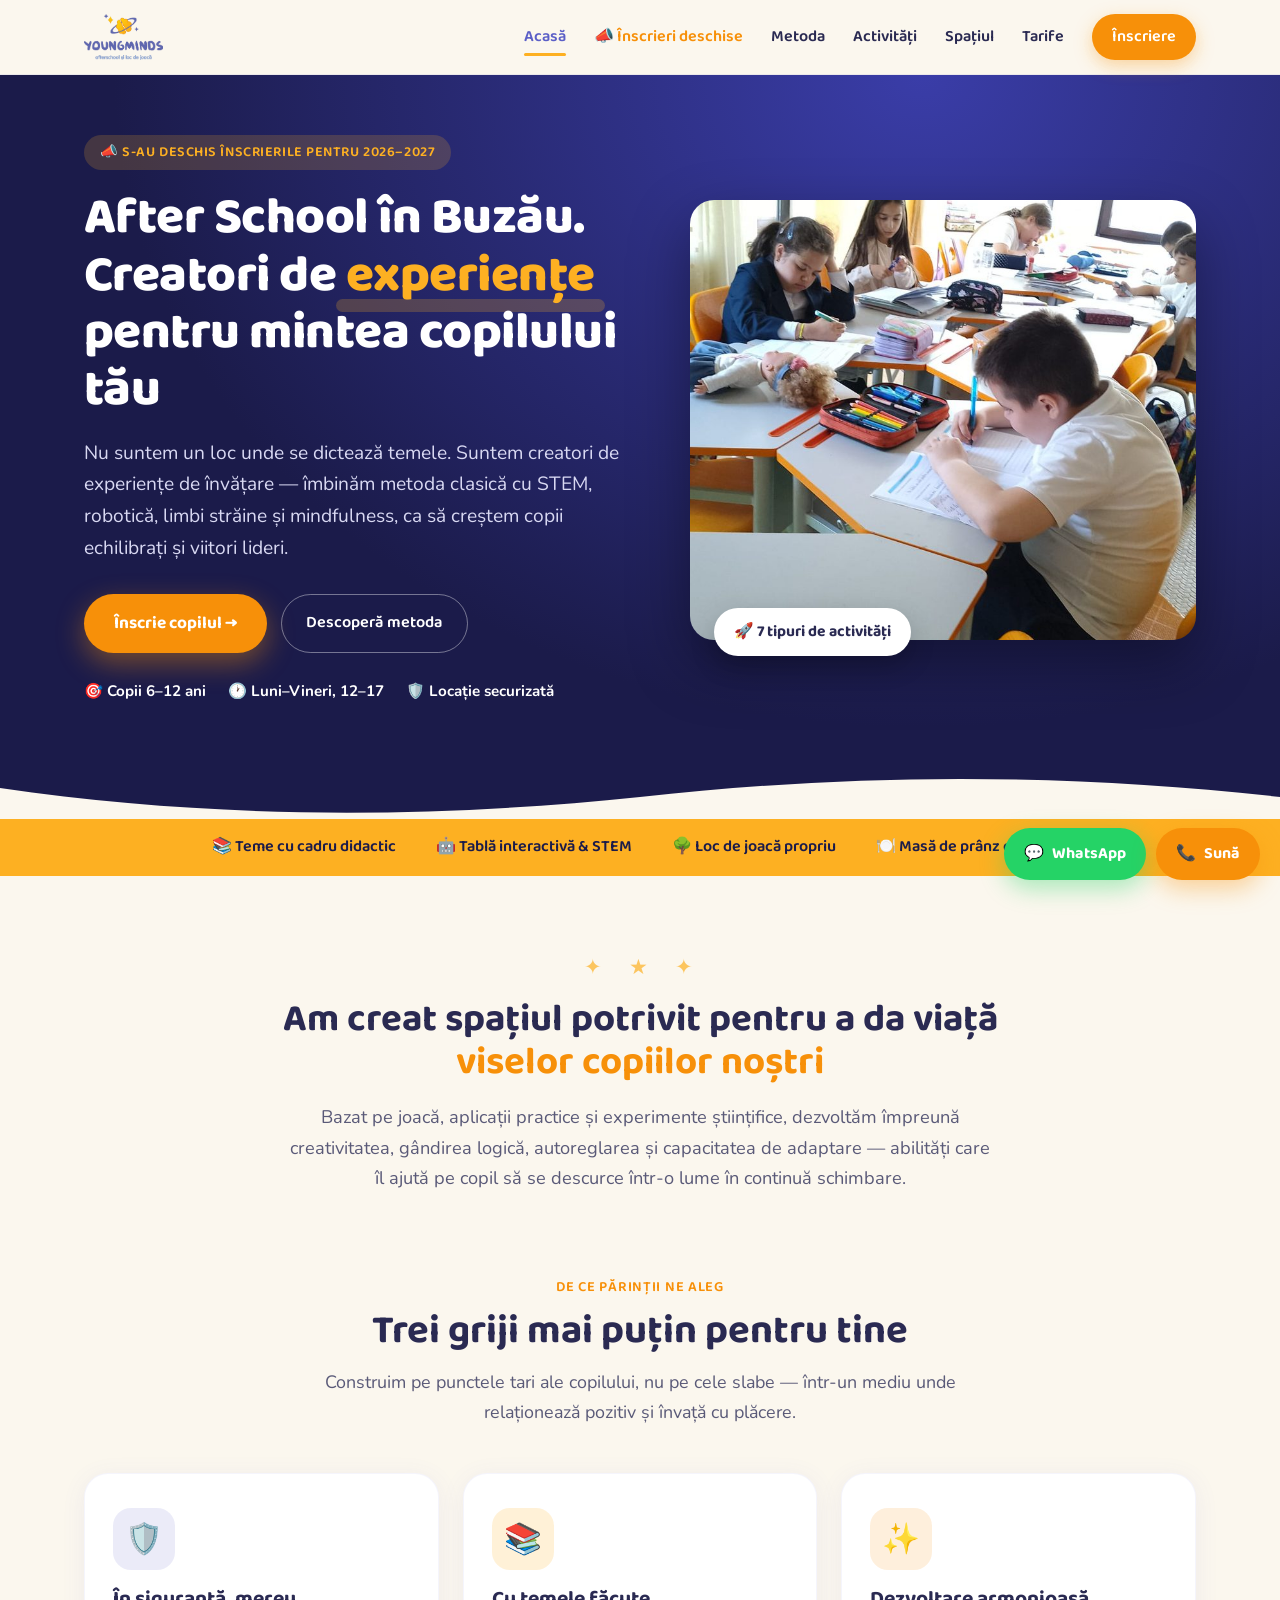
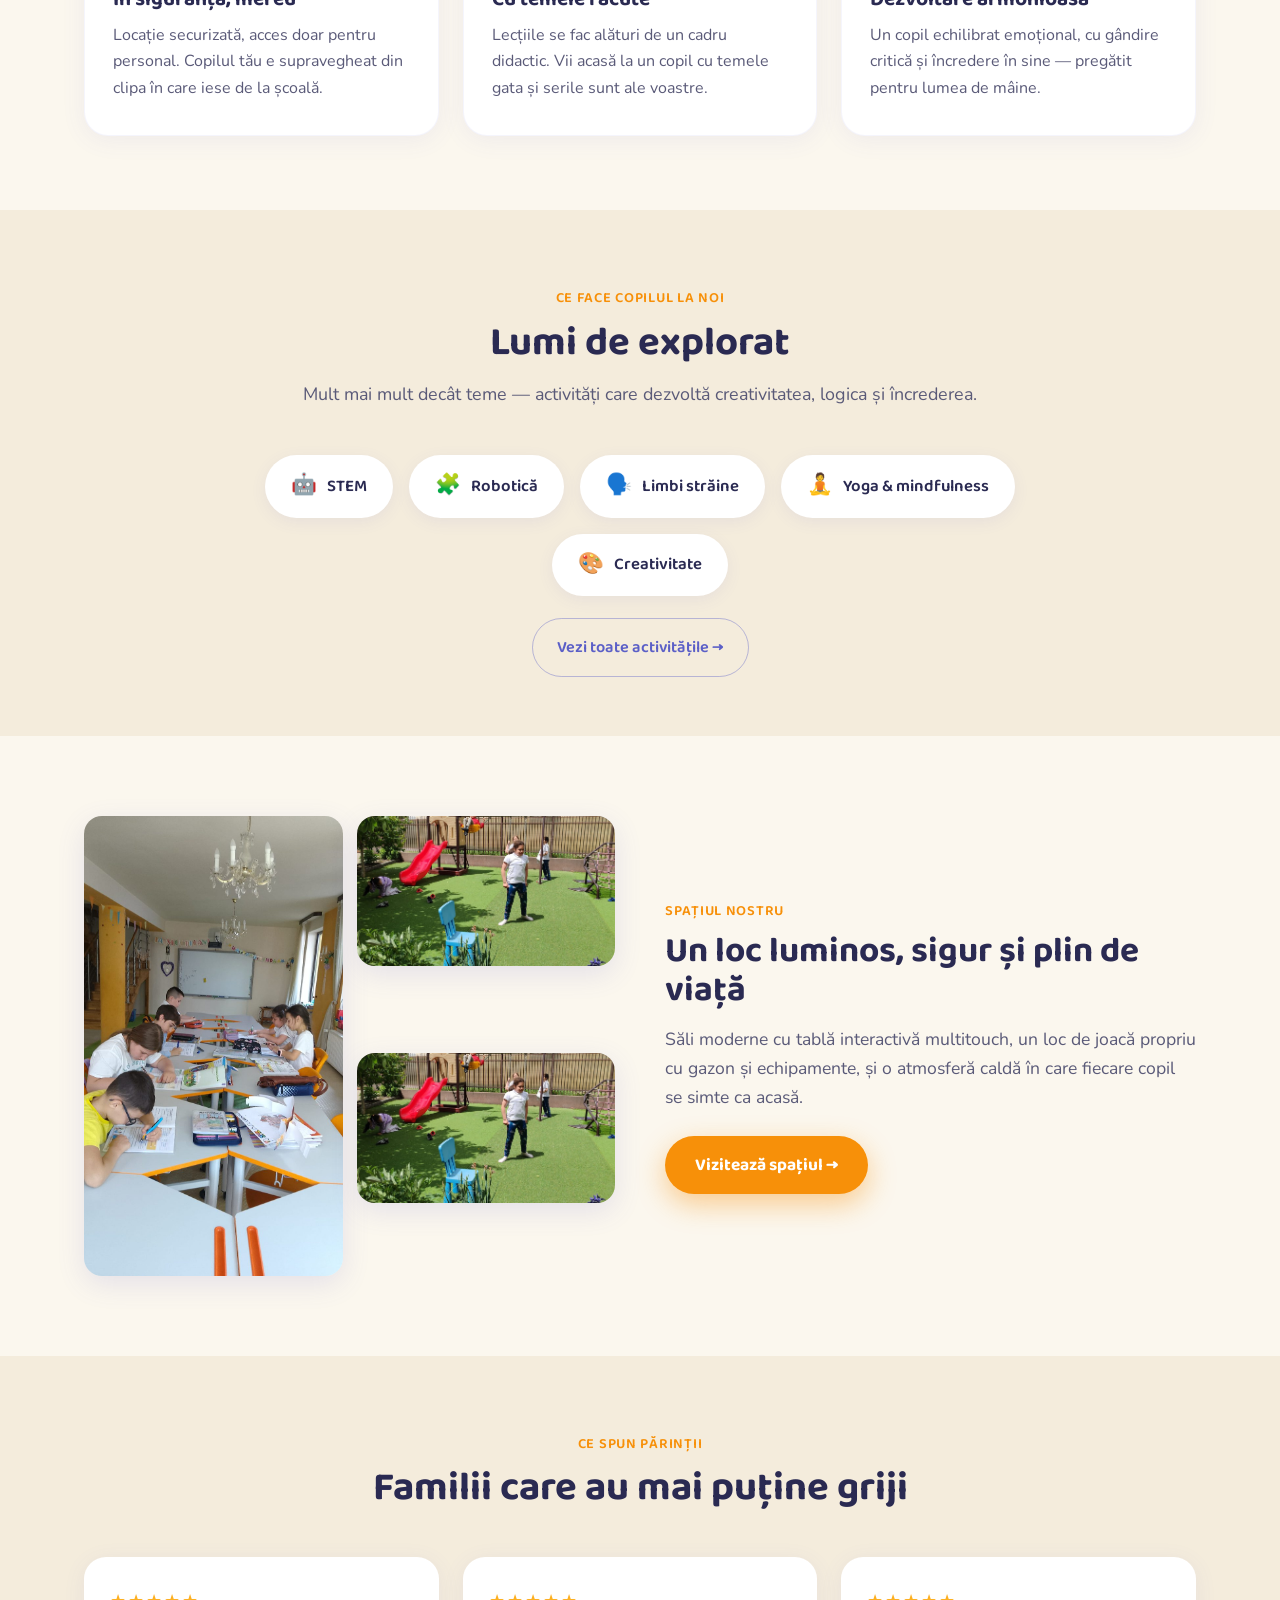
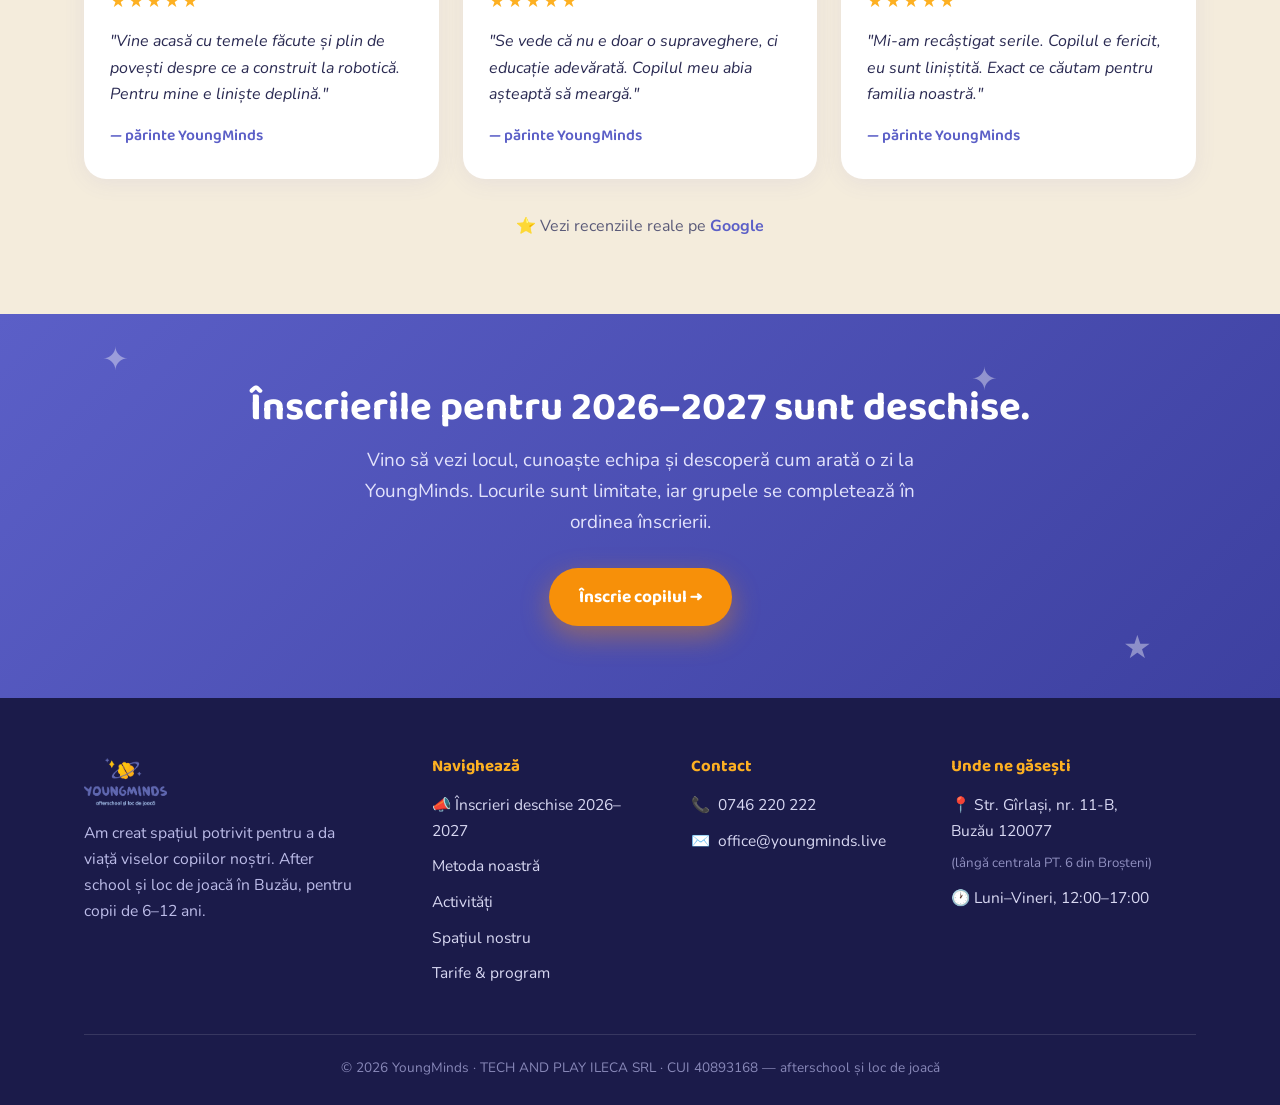
==== index.html @ 425fe69c "Promote 2026-2027 enrollment on homepage" ====
<!DOCTYPE html>
<html lang="ro">
<head>
<!-- Google tag (gtag.js) -->
<script async src="https://www.googletagmanager.com/gtag/js?id=G-8RMYH10H6Z"></script>
<script>
  window.dataLayer = window.dataLayer || [];
  function gtag(){dataLayer.push(arguments);}
  gtag('js', new Date());
  gtag('config', 'G-8RMYH10H6Z');
</script>
<!-- Vercel Web Analytics -->
<script>
  window.va = window.va || function () { (window.vaq = window.vaq || []).push(arguments); };
</script>
<script defer src="/_vercel/insights/script.js"></script>
<meta charset="UTF-8">
<meta name="viewport" content="width=device-width, initial-scale=1.0">
<title>After School Buzău | YoungMinds – Teme, STEM & Robotică</title>
<meta name="description" content="After school în Buzău pentru copii 6–12 ani: teme cu cadru didactic, STEM, robotică, limbi străine, mindfulness și loc de joacă. Înscrieri deschise 2026–2027.">
<meta name="robots" content="index,follow,max-image-preview:large,max-snippet:-1,max-video-preview:-1">
<link rel="canonical" href="https://www.youngminds.live/">
<meta property="og:locale" content="ro_RO">
<meta property="og:type" content="website">
<meta property="og:site_name" content="YoungMinds">
<meta property="og:title" content="After School Buzău | YoungMinds – Înscrieri deschise 2026–2027">
<meta property="og:description" content="S-au deschis înscrierile 2026–2027 la YoungMinds Buzău. After school pentru copii 6–12 ani, cu teme asistate, STEM, robotică și loc de joacă.">
<meta property="og:url" content="https://www.youngminds.live/">
<meta property="og:image" content="https://www.youngminds.live/img/study-group-1.jpg">
<meta property="og:image:alt" content="Copii învățând la YoungMinds, after school în Buzău">
<meta name="twitter:card" content="summary_large_image">
<meta name="twitter:title" content="After School Buzău | Înscrieri deschise 2026–2027">
<meta name="twitter:description" content="S-au deschis înscrierile la YoungMinds: teme cu cadru didactic, STEM, robotică și activități pentru copii 6–12 ani în Buzău.">
<meta name="twitter:image" content="https://www.youngminds.live/img/study-group-1.jpg">
<script type="application/ld+json">
{
  "@context": "https://schema.org",
  "@graph": [
    {
      "@type": "WebSite",
      "@id": "https://www.youngminds.live/#website",
      "url": "https://www.youngminds.live/",
      "name": "YoungMinds",
      "inLanguage": "ro-RO"
    },
    {
      "@type": "LocalBusiness",
      "additionalType": "https://schema.org/EducationalOrganization",
      "@id": "https://www.youngminds.live/#youngminds",
      "name": "YoungMinds",
      "description": "After school în Buzău pentru copii 6–12 ani, cu sprijin la teme, STEM, robotică, limbi străine, mindfulness și activități creative.",
      "url": "https://www.youngminds.live/",
      "logo": "https://www.youngminds.live/img/logo.png",
      "image": "https://www.youngminds.live/img/study-group-1.jpg",
      "telephone": "+40746220222",
      "email": "office@youngminds.live",
      "address": {
        "@type": "PostalAddress",
        "streetAddress": "Str. Gîrlași, nr. 11-B",
        "addressLocality": "Buzău",
        "postalCode": "120077",
        "addressCountry": "RO"
      },
      "areaServed": {
        "@type": "City",
        "name": "Buzău"
      },
      "openingHoursSpecification": {
        "@type": "OpeningHoursSpecification",
        "dayOfWeek": ["Monday", "Tuesday", "Wednesday", "Thursday", "Friday"],
        "opens": "12:00",
        "closes": "17:00"
      },
      "sameAs": ["https://maps.app.goo.gl/a2NB99SR94k7szRo8"]
    }
  ]
}
</script>
<link rel="icon" type="image/png" href="img/logo.png">
<link rel="preconnect" href="https://fonts.googleapis.com">
<link rel="preconnect" href="https://fonts.gstatic.com" crossorigin>
<link href="https://fonts.googleapis.com/css2?family=Baloo+2:wght@500;600;700;800&family=Nunito:ital,wght@0,400;0,600;0,700;0,800;1,400&display=swap" rel="stylesheet">
<link rel="stylesheet" href="style.css">
</head>
<body>
<div class="float-cta">
  <a class="wa" href="https://wa.me/40746220222?text=Bun%C4%83%21%20A%C8%99%20vrea%20s%C4%83%20programez%20o%20vizit%C4%83%20la%20YoungMinds." target="_blank" rel="noopener">💬<span class="txt">WhatsApp</span></a>
  <a href="tel:+40746220222">📞<span class="txt">Sună</span></a>
</div>
<header class="site-header">
  <div class="wrap">
    <a class="brand" href="index.html"><img src="img/logo.png" alt="YoungMinds — afterschool și loc de joacă"></a>
    <button class="burger" aria-label="Meniu" onclick="document.querySelector('.site-nav').classList.toggle('open')"><span></span><span></span><span></span></button>
    <nav class="site-nav">
      <a href="index.html" class="active">Acasă</a>
      <a href="contact.html" style="color:var(--orange)">📣 Înscrieri deschise</a>
      <a href="metoda.html">Metoda</a>
      <a href="activitati.html">Activități</a>
      <a href="spatiul.html">Spațiul</a>
      <a href="tarife.html">Tarife</a>
      <a class="nav-cta" href="contact.html">Înscriere</a>
    </nav>
  </div>
</header>

<section class="home-hero">
  <div class="stars"></div>
  <div class="wrap home-hero-grid">
    <div class="reveal in">
      <span class="eyebrow">📣 S-au deschis înscrierile pentru 2026–2027</span>
      <h1>After School în Buzău. Creatori de <span class="hl">experiențe</span> pentru mintea copilului tău</h1>
      <p class="lead">Nu suntem un loc unde se dictează temele. Suntem creatori de experiențe de învățare — îmbinăm metoda clasică cu STEM, robotică, limbi străine și mindfulness, ca să creștem copii echilibrați și viitori lideri.</p>
      <div class="hero-cta">
        <a class="btn-primary" href="contact.html">Înscrie copilul →</a>
        <a class="btn-ghost-light btn-ghost" href="metoda.html">Descoperă metoda</a>
      </div>
      <div class="hero-trust">
        <div>🎯 <b>Copii 6–12 ani</b></div>
        <div>🕐 <b>Luni–Vineri, 12–17</b></div>
        <div>🛡️ <b>Locație securizată</b></div>
      </div>
    </div>
    <div class="home-hero-photo reveal in">
      <img src="img/study-group-1.jpg" alt="Copii la after school YoungMinds în Buzău">
      <div class="photo-badge">🚀 7 tipuri de activități</div>
    </div>
  </div>
  <svg class="wave" viewBox="0 0 1440 70" preserveAspectRatio="none" xmlns="http://www.w3.org/2000/svg"><path fill="#FBF7EE" d="M0,35 C240,70 480,70 720,45 C960,18 1200,18 1440,45 L1440,70 L0,70 Z"></path></svg>
</section>

<section class="home-strip">
  <div class="wrap">
    <span>📚 Teme cu cadru didactic</span>
    <span>🤖 Tablă interactivă &amp; STEM</span>
    <span>🌳 Loc de joacă propriu</span>
    <span>🍽️ Masă de prânz opțională</span>
  </div>
</section>

<section class="home-mission">
  <div class="wrap reveal">
    <div class="mark">✦ &nbsp; ★ &nbsp; ✦</div>
    <h2>Am creat spațiul potrivit pentru a da viață <span class="em">viselor copiilor noștri</span></h2>
    <p>Bazat pe joacă, aplicații practice și experimente științifice, dezvoltăm împreună creativitatea, gândirea logică, autoreglarea și capacitatea de adaptare — abilități care îl ajută pe copil să se descurce într-o lume în continuă schimbare.</p>
  </div>
</section>

<section class="home-benefits">
  <div class="wrap">
    <div class="sec-head reveal">
      <span class="tag">De ce părinții ne aleg</span>
      <h2>Trei griji mai puțin pentru tine</h2>
      <p>Construim pe punctele tari ale copilului, nu pe cele slabe — într-un mediu unde relaționează pozitiv și învață cu plăcere.</p>
    </div>
    <div class="grid-3">
      <div class="ben-card reveal"><div class="ic ic-blue">🛡️</div><h3>În siguranță, mereu</h3><p>Locație securizată, acces doar pentru personal. Copilul tău e supravegheat din clipa în care iese de la școală.</p></div>
      <div class="ben-card reveal"><div class="ic ic-gold">📚</div><h3>Cu temele făcute</h3><p>Lecțiile se fac alături de un cadru didactic. Vii acasă la un copil cu temele gata și serile sunt ale voastre.</p></div>
      <div class="ben-card reveal"><div class="ic ic-orange">✨</div><h3>Dezvoltare armonioasă</h3><p>Un copil echilibrat emoțional, cu gândire critică și încredere în sine — pregătit pentru lumea de mâine.</p></div>
    </div>
  </div>
</section>

<section class="home-activities">
  <div class="wrap">
    <div class="sec-head reveal">
      <span class="tag">Ce face copilul la noi</span>
      <h2>Lumi de explorat</h2>
      <p>Mult mai mult decât teme — activități care dezvoltă creativitatea, logica și încrederea.</p>
    </div>
    <div class="act-mini-grid">
      <a href="activitati.html" class="act-mini reveal"><span>🤖</span>STEM</a>
      <a href="activitati.html" class="act-mini reveal"><span>🧩</span>Robotică</a>
      <a href="activitati.html" class="act-mini reveal"><span>🗣️</span>Limbi străine</a>
      <a href="activitati.html" class="act-mini reveal"><span>🧘</span>Yoga &amp; mindfulness</a>
      <a href="activitati.html" class="act-mini reveal"><span>🎨</span>Creativitate</a>
    </div>
    <div class="center-cta reveal"><a class="btn-ghost" href="activitati.html">Vezi toate activitățile →</a></div>
  </div>
</section>

<section class="home-gallery-cta">
  <div class="wrap">
    <div class="gallery-split">
      <div class="gallery-photos reveal">
        <img src="img/study-room-wide.jpg" alt="Sala de studiu YoungMinds after school Buzău" class="g1">
        <img src="img/playground-wide.jpg" alt="Loc de joacă YoungMinds Buzău" class="g2">
        <img src="img/study-boy-fish-art.jpg" alt="Activități creative pentru copii la YoungMinds" class="g3">
      </div>
      <div class="gallery-text reveal">
        <span class="tag">Spațiul nostru</span>
        <h2>Un loc luminos, sigur și plin de viață</h2>
        <p>Săli moderne cu tablă interactivă multitouch, un loc de joacă propriu cu gazon și echipamente, și o atmosferă caldă în care fiecare copil se simte ca acasă.</p>
        <a class="btn-primary" href="spatiul.html">Vizitează spațiul →</a>
      </div>
    </div>
  </div>
</section>

<section class="home-proof">
  <div class="wrap">
    <div class="sec-head reveal">
      <span class="tag">Ce spun părinții</span>
      <h2>Familii care au mai puține griji</h2>
    </div>
    <div class="grid-3">
      <div class="quote reveal"><div class="qstars">★★★★★</div><p>"Vine acasă cu temele făcute și plin de povești despre ce a construit la robotică. Pentru mine e liniște deplină."</p><span class="who">— părinte YoungMinds</span></div>
      <div class="quote reveal"><div class="qstars">★★★★★</div><p>"Se vede că nu e doar o supraveghere, ci educație adevărată. Copilul meu abia așteaptă să meargă."</p><span class="who">— părinte YoungMinds</span></div>
      <div class="quote reveal"><div class="qstars">★★★★★</div><p>"Mi-am recâștigat serile. Copilul e fericit, eu sunt liniștită. Exact ce căutam pentru familia noastră."</p><span class="who">— părinte YoungMinds</span></div>
    </div>
    <p class="proof-note reveal">⭐ Vezi recenziile reale pe <a href="https://maps.app.goo.gl/a2NB99SR94k7szRo8" id="gbp" target="_blank" rel="noopener">Google</a></p>
  </div>
</section>

<section class="cta-band">
  <span class="spark" style="top:20px;left:8%">✦</span><span class="spark" style="bottom:24px;right:10%">★</span><span class="spark" style="top:40px;right:22%">✦</span>
  <div class="wrap reveal">
    <h2>Înscrierile pentru 2026–2027 sunt deschise.</h2>
    <p>Vino să vezi locul, cunoaște echipa și descoperă cum arată o zi la YoungMinds. Locurile sunt limitate, iar grupele se completează în ordinea înscrierii.</p>
    <a class="btn-primary" href="contact.html">Înscrie copilul →</a>
  </div>
</section>
<footer class="site-footer">
  <div class="wrap">
    <div class="footer-grid">
      <div>
        <img class="flogo" src="img/logo.png" alt="YoungMinds after school Buzău">
        <p class="tagline">Am creat spațiul potrivit pentru a da viață viselor copiilor noștri. After school și loc de joacă în Buzău, pentru copii de 6–12 ani.</p>
      </div>
      <div>
        <h4>Navighează</h4>
        <ul>
          <li><a href="contact.html">📣 Înscrieri deschise 2026–2027</a></li>
          <li><a href="metoda.html">Metoda noastră</a></li>
          <li><a href="activitati.html">Activități</a></li>
          <li><a href="spatiul.html">Spațiul nostru</a></li>
          <li><a href="tarife.html">Tarife &amp; program</a></li>
        </ul>
      </div>
      <div>
        <h4>Contact</h4>
        <ul>
          <li>📞 <a href="tel:+40746220222">0746 220 222</a></li>
          <li>✉️ <a href="mailto:office@youngminds.live">office@youngminds.live</a></li>
        </ul>
      </div>
      <div>
        <h4>Unde ne găsești</h4>
        <ul>
          <li>📍 Str. Gîrlași, nr. 11-B,<br>Buzău 120077</li>
          <li><span class="sub">(lângă centrala PT. 6 din Broșteni)</span></li>
          <li>🕐 Luni–Vineri, 12:00–17:00</li>
        </ul>
      </div>
    </div>
    <div class="footer-bottom">© 2026 YoungMinds · TECH AND PLAY ILECA SRL · CUI 40893168 — afterschool și loc de joacă</div>
  </div>
</footer>
<script>
// reveal on scroll
const io=new IntersectionObserver((es)=>{es.forEach(e=>{if(e.isIntersecting){e.target.classList.add('in');io.unobserve(e.target)}})},{threshold:.12});
document.querySelectorAll('.reveal').forEach(el=>io.observe(el));
// stars
document.querySelectorAll('.stars').forEach(c=>{for(let i=0;i<30;i++){const s=document.createElement('span');const sz=Math.random()*2.5+1;s.style.width=sz+'px';s.style.height=sz+'px';s.style.left=Math.random()*100+'%';s.style.top=Math.random()*100+'%';s.style.animationDelay=(Math.random()*3)+'s';c.appendChild(s)}});
</script>

</body>
</html>
---- style.css ----
/* ============ YoungMinds — shared styles ============ */
:root{
  --periwinkle:#5B5FC7;--periwinkle-deep:#3D40A0;--periwinkle-bright:#4A63D8;
  --gold:#FDB022;--orange:#F79009;--orange-deep:#E07706;
  --cream:#FBF7EE;--cream-deep:#F4ECDC;
  --ink:#2A2A52;--ink-soft:#5A5A78;--space:#2B2E8C;--space-deep:#1B1B4A;
}
*{margin:0;padding:0;box-sizing:border-box}
html{scroll-behavior:smooth}
body{font-family:'Nunito',sans-serif;color:var(--ink);background:var(--cream);line-height:1.65;overflow-x:hidden}
h1,h2,h3,h4{font-family:'Baloo 2',cursive;line-height:1.12;font-weight:700}
img{max-width:100%;display:block}
a{color:inherit;text-decoration:none}
.wrap{max-width:1160px;margin:0 auto;padding:0 24px}

/* ---- HEADER NAV ---- */
.site-header{position:sticky;top:0;z-index:100;background:rgba(251,247,238,.92);backdrop-filter:blur(10px);border-bottom:1px solid rgba(91,95,199,.1)}
.site-header .wrap{display:flex;align-items:center;justify-content:space-between;height:74px}
.site-header .brand img{height:46px}
.site-nav{display:flex;align-items:center;gap:28px}
.site-nav a{font-family:'Baloo 2';font-weight:600;color:var(--ink);font-size:1.01rem;transition:color .2s;position:relative}
.site-nav a:hover{color:var(--periwinkle)}
.site-nav a.active{color:var(--periwinkle)}
.site-nav a.active::after{content:"";position:absolute;left:0;right:0;bottom:-6px;height:3px;background:var(--gold);border-radius:3px}
.site-nav .nav-cta{background:var(--orange);color:#fff;padding:10px 20px;border-radius:50px;box-shadow:0 6px 18px rgba(247,144,9,.35)}
.site-nav .nav-cta:hover{color:#fff;transform:translateY(-2px)}
.burger{display:none;flex-direction:column;gap:5px;cursor:pointer;background:none;border:none;padding:6px}
.burger span{width:26px;height:3px;background:var(--ink);border-radius:3px;transition:.3s}

/* ---- BUTTONS ---- */
.btn-primary{background:var(--orange);color:#fff;font-family:'Baloo 2';font-weight:700;font-size:1.08rem;padding:15px 30px;border-radius:50px;display:inline-flex;align-items:center;gap:9px;box-shadow:0 10px 28px rgba(247,144,9,.42);transition:transform .2s,box-shadow .2s;border:none;cursor:pointer}
.btn-primary:hover{transform:translateY(-3px);box-shadow:0 14px 36px rgba(247,144,9,.52);color:#fff}
.btn-ghost{color:var(--periwinkle);font-family:'Baloo 2';font-weight:600;font-size:1.02rem;padding:15px 24px;border-radius:50px;border:1.5px solid rgba(91,95,199,.4);transition:background .2s,color .2s}
.btn-ghost:hover{background:var(--periwinkle);color:#fff}
.btn-ghost-light{color:#fff;border-color:rgba(255,255,255,.4)}
.btn-ghost-light:hover{background:rgba(255,255,255,.14);color:#fff}

/* ---- SECTION HEADS ---- */
.sec-head{text-align:center;max-width:700px;margin:0 auto 46px}
.sec-head .tag{font-family:'Baloo 2';font-weight:600;color:var(--orange);text-transform:uppercase;letter-spacing:.05em;font-size:.9rem}
.sec-head h2{font-size:2.5rem;color:var(--ink);margin:10px 0 14px}
.sec-head p{font-size:1.12rem;color:var(--ink-soft)}
.sec-head.light h2{color:#fff}.sec-head.light .tag{color:var(--gold)}.sec-head.light p{color:#C8C8EC}

/* ---- PAGE HERO (inner pages) ---- */
.page-hero{background:radial-gradient(ellipse at 75% 0%,#3A3DA8 0%,var(--space-deep) 65%);color:#fff;padding:78px 0 64px;position:relative;overflow:hidden;text-align:center}
.page-hero .stars{position:absolute;inset:0;pointer-events:none}
.page-hero .stars span{position:absolute;background:#fff;border-radius:50%;opacity:.5;animation:tw 3s infinite ease-in-out}
.page-hero .crumb{font-family:'Baloo 2';font-weight:600;color:var(--gold);font-size:.92rem;letter-spacing:.04em;text-transform:uppercase;margin-bottom:12px;position:relative;z-index:2}
.page-hero h1{font-size:3rem;margin-bottom:14px;position:relative;z-index:2}
.page-hero p{font-size:1.18rem;color:#D8D8F2;max-width:620px;margin:0 auto;position:relative;z-index:2}
@keyframes tw{0%,100%{opacity:.16}50%{opacity:.85}}

/* ---- FLOAT CTA ---- */
.float-cta{position:fixed;bottom:20px;right:20px;z-index:200;display:flex;gap:10px}
.float-cta a{display:flex;align-items:center;gap:8px;background:var(--orange);color:#fff;font-family:'Baloo 2';font-weight:700;padding:13px 20px;border-radius:50px;font-size:1rem;box-shadow:0 8px 24px rgba(247,144,9,.4);transition:transform .2s}
.float-cta a.wa{background:#25D366;box-shadow:0 8px 24px rgba(37,211,102,.4)}
.float-cta a:hover{transform:translateY(-3px);color:#fff}

/* ---- FOOTER ---- */
.site-footer{background:var(--space-deep);color:#fff;padding:60px 0 26px}
.footer-grid{display:grid;grid-template-columns:1.4fr 1fr 1fr 1.1fr;gap:36px;margin-bottom:38px}
.site-footer .flogo{height:48px;margin-bottom:15px}
.site-footer .tagline{color:#BCBCE8;font-size:.98rem;max-width:280px}
.site-footer h4{font-family:'Baloo 2';font-size:1.05rem;margin-bottom:15px;color:var(--gold)}
.site-footer ul{list-style:none}
.site-footer ul li{margin-bottom:10px;color:#D8D8F2;font-size:.97rem;display:flex;gap:8px;align-items:flex-start}
.site-footer ul li a:hover{color:var(--gold)}
.site-footer .sub{font-size:.83rem;color:#9090C0}
.footer-bottom{border-top:1px solid rgba(255,255,255,.12);padding-top:22px;text-align:center;color:#8888B8;font-size:.85rem}

/* ---- generic cards grid ---- */
.grid-3{display:grid;grid-template-columns:repeat(3,1fr);gap:24px}
.grid-2{display:grid;grid-template-columns:repeat(2,1fr);gap:30px}

/* ---- reveal anim ---- */
.reveal{opacity:0;transform:translateY(24px);transition:opacity .6s ease,transform .6s ease}
.reveal.in{opacity:1;transform:none}

@media(max-width:900px){
  .site-nav{position:fixed;inset:74px 0 auto 0;background:var(--cream);flex-direction:column;gap:0;padding:10px 24px 24px;border-bottom:1px solid rgba(91,95,199,.12);transform:translateY(-120%);transition:transform .3s;align-items:stretch}
  .site-nav.open{transform:none}
  .site-nav a{padding:14px 0;border-bottom:1px solid rgba(91,95,199,.08)}
  .site-nav a.active::after{display:none}
  .site-nav .nav-cta{text-align:center;margin-top:12px}
  .burger{display:flex}
  .grid-3,.grid-2{grid-template-columns:1fr}
  .footer-grid{grid-template-columns:1fr 1fr}
  .page-hero h1{font-size:2.2rem}
  .sec-head h2{font-size:2rem}
  .float-cta a span.txt{display:none}.float-cta a{padding:13px}
}
@media(max-width:560px){.footer-grid{grid-template-columns:1fr}}
@media(prefers-reduced-motion:reduce){*{animation:none!important;transition:none!important}.reveal{opacity:1;transform:none}}


/* ============ PAGE-SPECIFIC ============ */
.sec-pad{padding:74px 0}
.pad-top-0{padding-top:0}
.center-cta{text-align:center;margin-top:38px}

/* HOME HERO */
.home-hero{position:relative;background:radial-gradient(ellipse at 72% 0%,#3A3DA8 0%,var(--space-deep) 62%);color:#fff;padding:60px 0 0;overflow:hidden}
.home-hero-grid{position:relative;z-index:5;display:grid;grid-template-columns:1.05fr .95fr;gap:46px;align-items:center;padding-bottom:54px}
.home-hero .eyebrow{display:inline-block;background:rgba(253,176,34,.18);color:var(--gold);font-family:'Baloo 2';font-weight:600;font-size:.88rem;letter-spacing:.04em;padding:6px 16px;border-radius:50px;margin-bottom:20px;text-transform:uppercase}
.home-hero h1{font-size:3.2rem;margin-bottom:18px;font-weight:800;letter-spacing:-.01em}
.home-hero h1 .hl{color:var(--gold);position:relative;white-space:nowrap}
.home-hero h1 .hl::after{content:"";position:absolute;left:-4%;right:-4%;bottom:5px;height:13px;background:rgba(253,176,34,.22);border-radius:8px;z-index:-1}
.home-hero p.lead{font-size:1.2rem;color:#D8D8F2;margin-bottom:30px;max-width:540px}
.hero-cta{display:flex;gap:14px;flex-wrap:wrap;align-items:center}
.hero-trust{margin-top:26px;display:flex;gap:22px;flex-wrap:wrap;font-size:.95rem;color:#BCBCE8}
.hero-trust b{color:#fff}
.home-hero-photo{position:relative}
.home-hero-photo img{border-radius:24px;box-shadow:0 24px 60px rgba(0,0,0,.4);width:100%;height:440px;object-fit:cover}
.photo-badge{position:absolute;bottom:-16px;left:24px;background:#fff;color:var(--ink);font-family:'Baloo 2';font-weight:700;font-size:.98rem;padding:11px 20px;border-radius:50px;box-shadow:0 10px 26px rgba(0,0,0,.2)}
.wave{display:block;width:100%;margin-top:-1px;position:relative;z-index:4}

/* HOME STRIP */
.home-strip{background:var(--gold);color:var(--space-deep);padding:15px 0}
.home-strip .wrap{display:flex;justify-content:center;gap:40px;flex-wrap:wrap;font-family:'Baloo 2';font-weight:600;font-size:1.01rem}
.home-strip span{display:inline-flex;align-items:center;gap:8px}

/* HOME MISSION */
.home-mission{padding:74px 0 40px;text-align:center}
.home-mission .mark{font-size:1.3rem;color:var(--gold);letter-spacing:3px;margin-bottom:14px;opacity:.7}
.home-mission h2{font-size:2.4rem;color:var(--ink);max-width:780px;margin:0 auto 18px}
.home-mission h2 .em{color:var(--orange)}
.home-mission p{font-size:1.14rem;color:var(--ink-soft);max-width:700px;margin:0 auto}

/* BENEFIT CARDS */
.home-benefits{padding:40px 0 74px}
.ben-card{background:#fff;border-radius:24px;padding:34px 28px;box-shadow:0 4px 24px rgba(91,95,199,.08);border:1px solid rgba(91,95,199,.06);transition:transform .25s,box-shadow .25s}
.ben-card:hover{transform:translateY(-6px);box-shadow:0 16px 38px rgba(91,95,199,.16)}
.ben-card .ic{width:62px;height:62px;border-radius:18px;display:grid;place-items:center;font-size:1.9rem;margin-bottom:18px}
.ic-blue{background:rgba(91,95,199,.12)}.ic-gold{background:rgba(253,176,34,.18)}.ic-orange{background:rgba(247,144,9,.14)}
.ben-card h3{font-size:1.32rem;color:var(--ink);margin-bottom:10px}
.ben-card p{color:var(--ink-soft)}

/* HOME ACTIVITIES MINI */
.home-activities{background:var(--cream-deep);padding:74px 0}
.act-mini-grid{display:flex;flex-wrap:wrap;gap:16px;justify-content:center;max-width:920px;margin:0 auto}
.act-mini{background:#fff;border-radius:50px;padding:14px 26px;font-family:'Baloo 2';font-weight:600;color:var(--ink);display:inline-flex;align-items:center;gap:10px;box-shadow:0 4px 16px rgba(91,95,199,.08);transition:transform .2s,box-shadow .2s;font-size:1.05rem}
.act-mini span{font-size:1.3rem}
.act-mini:hover{transform:translateY(-4px);box-shadow:0 10px 26px rgba(91,95,199,.16);color:var(--periwinkle)}

/* HOME GALLERY CTA */
.home-gallery-cta{padding:80px 0}
.gallery-split{display:grid;grid-template-columns:1fr 1fr;gap:50px;align-items:center}
.gallery-photos{display:grid;grid-template-columns:1fr 1fr;grid-template-rows:auto auto;gap:14px}
.gallery-photos img{border-radius:18px;object-fit:cover;width:100%;box-shadow:0 8px 28px rgba(91,95,199,.14)}
.gallery-photos .g1{grid-column:1/2;grid-row:1/3;height:100%;min-height:320px}
.gallery-photos .g2{height:150px}.gallery-photos .g3{height:150px}
.gallery-text .tag{font-family:'Baloo 2';font-weight:600;color:var(--orange);text-transform:uppercase;letter-spacing:.05em;font-size:.9rem}
.gallery-text h2{font-size:2.2rem;color:var(--ink);margin:8px 0 14px}
.gallery-text p{color:var(--ink-soft);font-size:1.1rem;margin-bottom:24px}

/* PROOF */
.home-proof{background:var(--cream-deep);padding:74px 0}
.quote{background:#fff;border-radius:22px;padding:30px 26px;box-shadow:0 4px 22px rgba(91,95,199,.08);display:flex;flex-direction:column}
.quote .qstars{color:var(--gold);font-size:1.1rem;margin-bottom:12px;letter-spacing:2px}
.quote p{color:var(--ink);font-style:italic;flex:1;margin-bottom:16px}
.quote .who{font-family:'Baloo 2';font-weight:600;color:var(--periwinkle);font-size:.98rem}
.proof-note{text-align:center;margin-top:34px;color:var(--ink-soft)}
.proof-note a{color:var(--periwinkle);font-weight:700}

/* CTA BAND */
.cta-band{background:linear-gradient(135deg,var(--periwinkle) 0%,var(--periwinkle-deep) 100%);color:#fff;padding:72px 0;text-align:center;position:relative;overflow:hidden}
.cta-band h2{font-size:2.5rem;margin-bottom:14px}
.cta-band p{font-size:1.18rem;color:#E2E2FB;max-width:580px;margin:0 auto 30px}
.cta-band .spark{position:absolute;font-size:2rem;opacity:.4}

/* METODA */
.method-intro{max-width:840px;margin:0 auto;text-align:center}
.big-lead{font-size:1.4rem;color:var(--ink);line-height:1.6}
.big-lead strong{color:var(--periwinkle)}
.method-card{background:#fff;border-radius:22px;padding:34px 30px;box-shadow:0 4px 22px rgba(91,95,199,.08);border:1px solid rgba(91,95,199,.06);position:relative}
.method-card .mnum{font-family:'Baloo 2';font-weight:800;font-size:2.4rem;color:rgba(253,176,34,.5);line-height:1;margin-bottom:10px}
.method-card h3{font-size:1.4rem;color:var(--ink);margin-bottom:10px}
.method-card p{color:var(--ink-soft);font-size:1.04rem}
.method-feature{background:var(--cream-deep);padding:74px 0}
.method-feature-grid{display:grid;grid-template-columns:1fr 1fr;gap:50px;align-items:center}
.method-feature-grid img{border-radius:22px;box-shadow:0 16px 44px rgba(91,95,199,.18);width:100%;height:420px;object-fit:cover}
.method-feature-grid .tag{font-family:'Baloo 2';font-weight:600;color:var(--orange);text-transform:uppercase;letter-spacing:.05em;font-size:.9rem}
.method-feature-grid h2{font-size:2.2rem;color:var(--ink);margin:8px 0 16px}
.method-feature-grid p{color:var(--ink-soft);font-size:1.08rem;margin-bottom:16px}
.values-grid{max-width:880px;margin:0 auto}
.value-row{display:flex;gap:18px;align-items:flex-start;background:#fff;border-radius:18px;padding:24px 26px;box-shadow:0 4px 18px rgba(91,95,199,.07)}
.value-row .vic{font-size:2rem;flex:none}
.value-row h4{font-family:'Baloo 2';font-size:1.2rem;color:var(--ink);margin-bottom:4px}
.value-row p{color:var(--ink-soft)}

/* ACTIVITATI */
.act-list{display:flex;flex-direction:column;gap:20px;max-width:900px;margin:0 auto}
.act-full{display:flex;gap:26px;align-items:center;background:#fff;border-radius:22px;padding:28px 30px;box-shadow:0 4px 22px rgba(91,95,199,.08);border:1px solid rgba(91,95,199,.06);transition:transform .2s,box-shadow .2s}
.act-full:hover{transform:translateX(6px);box-shadow:0 12px 32px rgba(91,95,199,.14)}
.act-icon{width:74px;height:74px;border-radius:20px;display:grid;place-items:center;font-size:2.2rem;flex:none}
.act-body h3{font-size:1.4rem;color:var(--ink);margin-bottom:6px}
.act-body p{color:var(--ink-soft);font-size:1.04rem}
.act-gallery-band{background:linear-gradient(160deg,var(--space) 0%,var(--space-deep) 100%);padding:74px 0}
.photo-row{display:grid;grid-template-columns:repeat(4,1fr);gap:16px}
.photo-row img{border-radius:16px;height:280px;width:100%;object-fit:cover;box-shadow:0 10px 30px rgba(0,0,0,.3)}

/* SPATIUL */
.space-feature{display:grid;grid-template-columns:1fr 1fr;gap:50px;align-items:center}
.space-feature .tag{font-family:'Baloo 2';font-weight:600;color:var(--orange);text-transform:uppercase;letter-spacing:.05em;font-size:.9rem}
.space-feature h2{font-size:2.2rem;color:var(--ink);margin:8px 0 14px}
.space-feature p{color:var(--ink-soft);font-size:1.1rem}
.space-feature img{border-radius:22px;box-shadow:0 16px 44px rgba(91,95,199,.18);height:420px;width:100%;object-fit:cover}
.gallery-masonry-band{padding:74px 0;background:var(--cream-deep)}
.gallery-masonry-band.light-bg{background:var(--cream)}
.masonry{columns:4;column-gap:14px}
.masonry img{width:100%;border-radius:14px;margin-bottom:14px;box-shadow:0 6px 22px rgba(91,95,199,.1);break-inside:avoid}
.space-feature-dark{background:linear-gradient(160deg,var(--space) 0%,var(--space-deep) 100%);color:#fff;padding:80px 0}
.space-feature-grid{display:grid;grid-template-columns:1fr 1fr;gap:50px;align-items:center}
.space-feature-grid img{border-radius:22px;box-shadow:0 16px 44px rgba(0,0,0,.35);height:420px;width:100%;object-fit:cover}
.space-feature-grid .tag{font-family:'Baloo 2';font-weight:600;color:var(--gold);text-transform:uppercase;letter-spacing:.05em;font-size:.9rem}
.space-feature-grid h2{font-size:2.2rem;margin:8px 0 14px}
.space-feature-grid p{color:#C8C8EC;font-size:1.08rem;margin-bottom:14px}

/* TARIFE */
.pricing-wrap{display:grid;grid-template-columns:1.05fr .95fr;gap:40px;align-items:start;max-width:980px;margin:0 auto}
.price-card{background:#fff;border-radius:28px;padding:44px 40px;box-shadow:0 14px 50px rgba(91,95,199,.14);position:relative;border:2px solid var(--gold)}
.price-badge{position:absolute;top:-15px;left:40px;background:var(--orange);color:#fff;font-family:'Baloo 2';font-weight:700;font-size:.85rem;padding:7px 18px;border-radius:50px;text-transform:uppercase;letter-spacing:.03em}
.price-card .plan{font-family:'Baloo 2';font-weight:600;color:var(--periwinkle);font-size:1.1rem;margin-bottom:6px}
.price-card .amount{font-family:'Baloo 2';font-weight:800;color:var(--ink);font-size:3.4rem;line-height:1}
.price-card .amount small{font-size:1.1rem;color:var(--ink-soft);font-weight:600}
.price-card .prog{color:var(--ink-soft);margin:10px 0 24px;font-size:1.05rem}
.price-card ul{list-style:none;display:flex;flex-direction:column;gap:13px;margin-bottom:28px}
.price-card ul li{display:flex;gap:11px;align-items:flex-start;color:var(--ink);font-size:1.02rem}
.price-card ul li .ck{flex:none;width:24px;height:24px;border-radius:50%;background:rgba(253,176,34,.2);color:var(--orange-deep);display:grid;place-items:center;font-size:.8rem;font-weight:800;margin-top:2px}
.price-card .btn-primary{width:100%;justify-content:center}
.price-side h2{font-size:1.9rem;color:var(--ink);margin-bottom:12px}
.price-side>p{color:var(--ink-soft);font-size:1.06rem;margin-bottom:18px}
.extras{display:flex;flex-direction:column;gap:12px;margin-bottom:24px}
.extra{background:#fff;border-radius:16px;padding:16px 20px;display:flex;justify-content:space-between;align-items:center;gap:12px;box-shadow:0 3px 16px rgba(91,95,199,.07)}
.extra span:first-child{color:var(--ink);font-weight:600}
.extra span:last-child{font-family:'Baloo 2';font-weight:700;color:var(--periwinkle);white-space:nowrap}
.extra.extra-category{justify-content:flex-start}
.extra.extra-category span{font-family:'Nunito';font-weight:700;color:var(--ink);white-space:normal}
.info-box{background:#fff;border-radius:16px;padding:20px 22px;margin-bottom:14px;box-shadow:0 3px 16px rgba(91,95,199,.07)}
.info-box h4{font-family:'Baloo 2';font-size:1.1rem;color:var(--ink);margin-bottom:6px}
.info-box p{color:var(--ink-soft);font-size:1rem}
.how-day{background:var(--cream-deep);padding:74px 0}
.timeline{display:grid;grid-template-columns:repeat(4,1fr);gap:24px}
.tl-step{background:#fff;border-radius:20px;padding:28px 24px;box-shadow:0 4px 20px rgba(91,95,199,.08);text-align:center}
.tl-num{width:46px;height:46px;border-radius:14px;background:var(--periwinkle);color:#fff;font-family:'Baloo 2';font-weight:700;font-size:1.3rem;display:grid;place-items:center;margin:0 auto 14px}
.tl-step h4{font-family:'Baloo 2';font-size:1.15rem;color:var(--ink);margin-bottom:6px}
.tl-step p{color:var(--ink-soft);font-size:.98rem}

/* CONTACT */
.contact-grid{display:grid;grid-template-columns:1fr 1fr;gap:46px;align-items:start}
.contact-info h2{font-size:2.1rem;color:var(--ink);margin-bottom:12px}
.ci-lead{color:var(--ink-soft);font-size:1.1rem;margin-bottom:24px}
.contact-actions{display:flex;flex-direction:column;gap:12px;margin-bottom:32px}
.contact-actions a{justify-content:center;text-align:center}
.contact-details{display:flex;flex-direction:column;gap:18px}
.cd-row{display:flex;gap:14px;align-items:flex-start}
.cd-row .cd-ic{font-size:1.4rem;flex:none}
.cd-row strong{font-family:'Baloo 2';color:var(--ink)}
.cd-row a{color:var(--periwinkle);font-weight:600}
.cd-row .muted{color:var(--ink-soft);font-size:.92rem}
.contact-form-card{background:#fff;border-radius:24px;padding:40px 36px;box-shadow:0 14px 50px rgba(91,95,199,.14)}
.contact-form-card h3{font-size:1.5rem;color:var(--ink);margin-bottom:6px}
.form-note{color:var(--ink-soft);font-size:.98rem;margin-bottom:24px}
.contact-form-card label{display:block;font-family:'Baloo 2';font-weight:600;color:var(--ink);font-size:.98rem;margin-bottom:16px}
.contact-form-card input,.contact-form-card textarea{width:100%;margin-top:7px;padding:13px 16px;border:1.5px solid rgba(91,95,199,.2);border-radius:12px;font-family:'Nunito';font-size:1rem;color:var(--ink);transition:border-color .2s}
.contact-form-card input:focus,.contact-form-card textarea:focus{outline:none;border-color:var(--periwinkle)}
.form-actions{display:grid;grid-template-columns:1fr 1fr;gap:12px}
.form-actions .btn-primary,.form-actions .btn-ghost{justify-content:center;width:100%;text-align:center}
.form-hint{text-align:center;color:var(--ink-soft);font-size:.88rem;margin-top:14px}
.map-band{padding:0 0 74px}
.map-frame{border-radius:22px;overflow:hidden;box-shadow:0 14px 44px rgba(91,95,199,.16);height:380px}
.map-frame iframe{width:100%;height:100%;border:0}

@media(max-width:900px){
  .home-hero-grid,.gallery-split,.method-feature-grid,.space-feature,.space-feature-grid,.pricing-wrap,.contact-grid{grid-template-columns:1fr}
  .form-actions{grid-template-columns:1fr}
  .home-hero-photo{order:-1}
  .home-hero h1{font-size:2.4rem}
  .home-hero-photo img{height:300px}
  .photo-row{grid-template-columns:1fr 1fr}
  .masonry{columns:2}
  .timeline{grid-template-columns:1fr 1fr}
  .home-strip .wrap{gap:16px;font-size:.9rem}
  .gallery-photos .g1{min-height:220px}
}
@media(max-width:560px){.photo-row,.timeline{grid-template-columns:1fr}.masonry{columns:1}.act-full{flex-direction:column;text-align:center}}

/* ============ SUMMER SCHOOL ============ */
.summer-hero{position:relative;background:linear-gradient(150deg,#FF9A3C 0%,#F79009 45%,#E0670A 100%);color:#fff;padding:60px 0 0;overflow:hidden;text-align:center}
.summer-hero .stars{position:absolute;inset:0;pointer-events:none;opacity:.6}
.summer-hero-inner{position:relative;z-index:5;max-width:780px;margin:0 auto;padding-bottom:54px}
.summer-badge{display:inline-block;background:rgba(255,255,255,.22);backdrop-filter:blur(4px);border:1.5px solid rgba(255,255,255,.4);color:#fff;font-family:'Baloo 2';font-weight:700;font-size:.96rem;padding:9px 22px;border-radius:50px;margin-bottom:22px}
.summer-hero h1{font-size:3.6rem;margin-bottom:18px;text-shadow:0 4px 20px rgba(0,0,0,.18)}
.summer-hero h1 .hl{color:#FFF4D6}
.summer-hero p{font-size:1.24rem;color:#FFF1E0;max-width:600px;margin:0 auto 30px}
.summer-hero p strong{color:#fff}
.summer-cta{display:flex;gap:14px;justify-content:center;flex-wrap:wrap}
.summer-info-strip{background:var(--space-deep);padding:26px 0}
.summer-info-strip .wrap{display:flex;justify-content:center;gap:50px;flex-wrap:wrap}
.sinfo-pill{display:flex;gap:14px;align-items:center;color:#fff}
.sinfo-pill .sp-ic{font-size:2rem}
.sinfo-pill strong{font-family:'Baloo 2';color:var(--gold);font-size:1.08rem}
.sinfo-pill div{font-size:.92rem;color:#C8C8EC;line-height:1.35}
.summer-grid{display:grid;grid-template-columns:repeat(3,1fr);gap:22px}
.sum-card{background:#fff;border-radius:22px;padding:30px 26px;box-shadow:0 4px 22px rgba(247,144,9,.1);border:1px solid rgba(247,144,9,.1);transition:transform .25s,box-shadow .25s}
.sum-card:hover{transform:translateY(-6px);box-shadow:0 16px 38px rgba(247,144,9,.2)}
.sum-card .sum-ic{width:60px;height:60px;border-radius:16px;display:grid;place-items:center;font-size:1.8rem;margin-bottom:16px;background:linear-gradient(135deg,rgba(253,176,34,.2),rgba(247,144,9,.14))}
.sum-card h3{font-size:1.24rem;color:var(--ink);margin-bottom:7px}
.sum-card p{color:var(--ink-soft);font-size:.99rem}
.summer-photos{background:var(--cream-deep);padding:74px 0}
.summer-cta-band{background:linear-gradient(135deg,#FF9A3C 0%,#E0670A 100%);color:#fff;padding:74px 0;text-align:center;position:relative;overflow:hidden}
.summer-cta-band h2{font-size:2.6rem;margin-bottom:14px;text-shadow:0 3px 16px rgba(0,0,0,.15)}
.summer-cta-band p{font-size:1.2rem;color:#FFF1E0;max-width:580px;margin:0 auto 28px}
.summer-cta-band .spark{position:absolute;font-size:2rem;opacity:.55}
.summer-cta-band .cta-phone{font-size:1.05rem;margin-top:18px;margin-bottom:0}
.summer-cta-band .cta-phone a{color:#fff;font-weight:700;text-decoration:underline}
@media(max-width:900px){
  .summer-hero h1{font-size:2.5rem}
  .summer-grid{grid-template-columns:1fr 1fr}
  .summer-info-strip .wrap{gap:26px}
}
@media(max-width:560px){.summer-grid{grid-template-columns:1fr}}
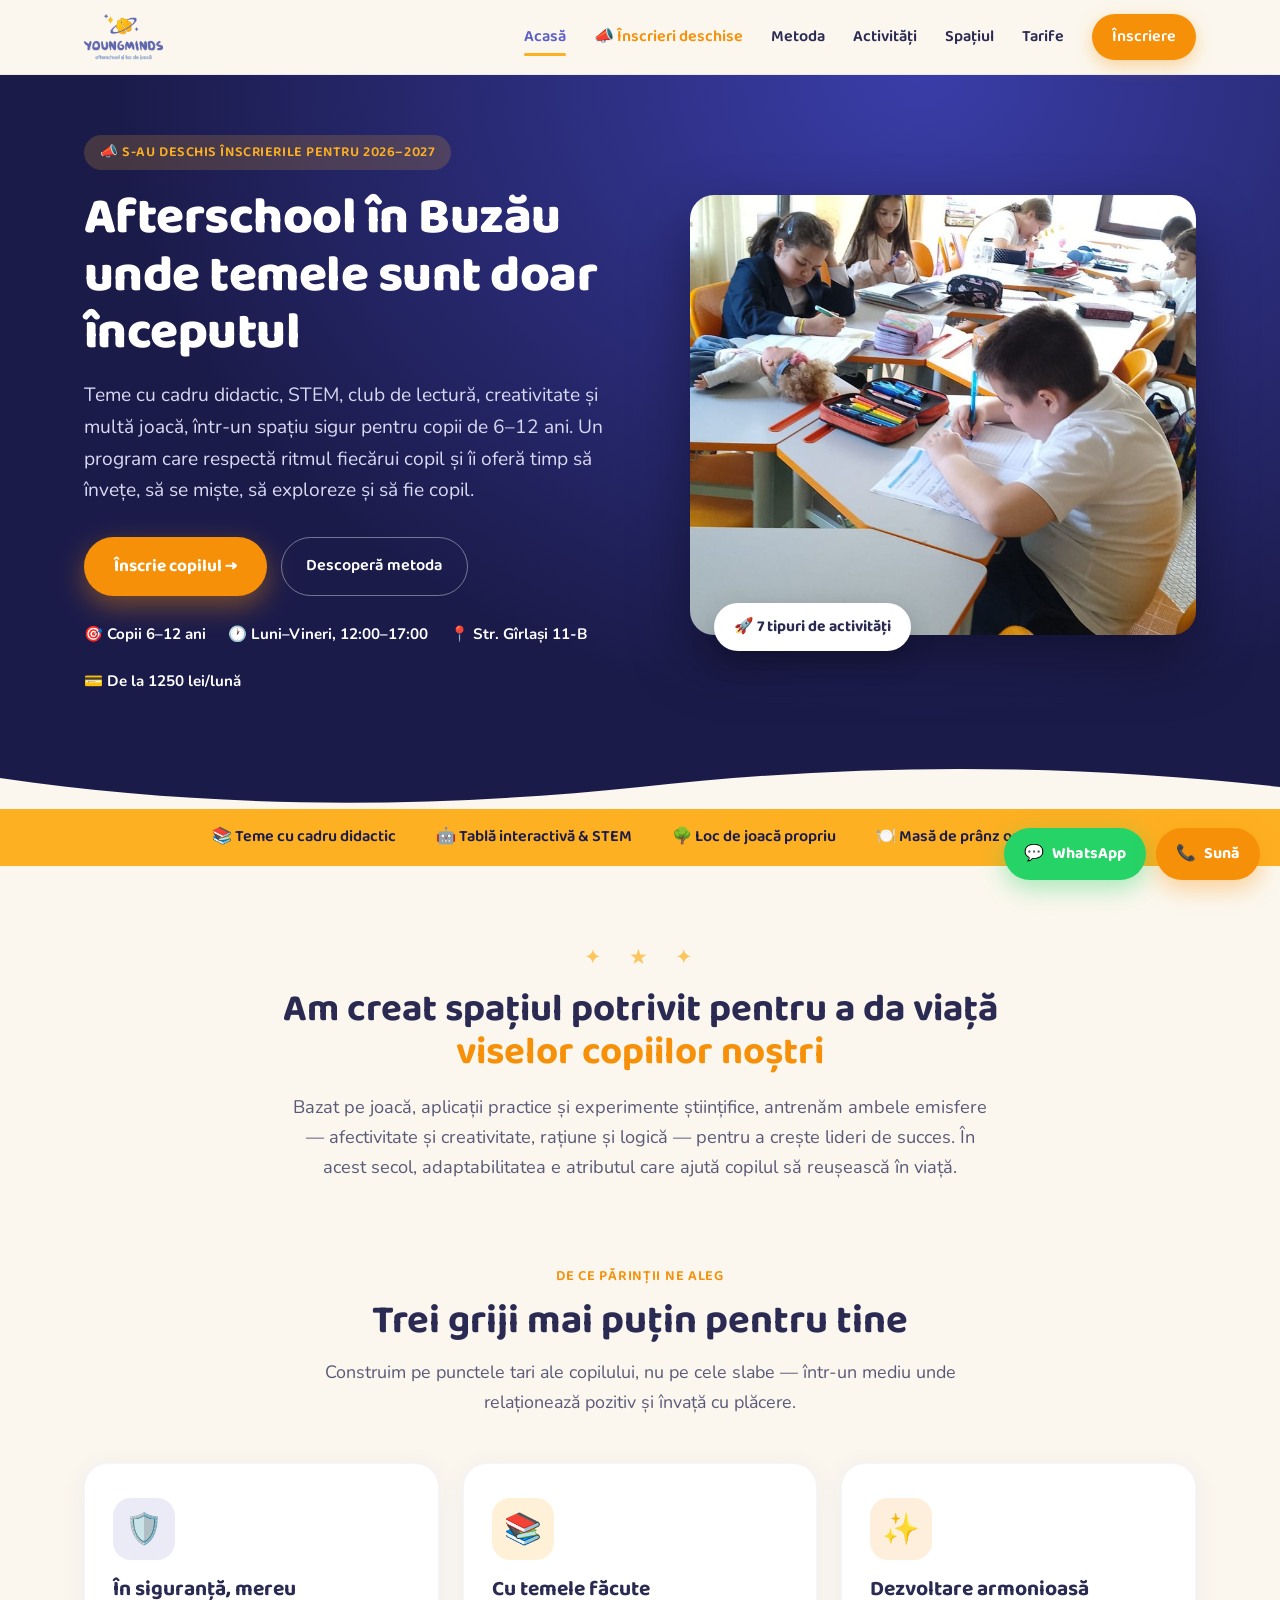
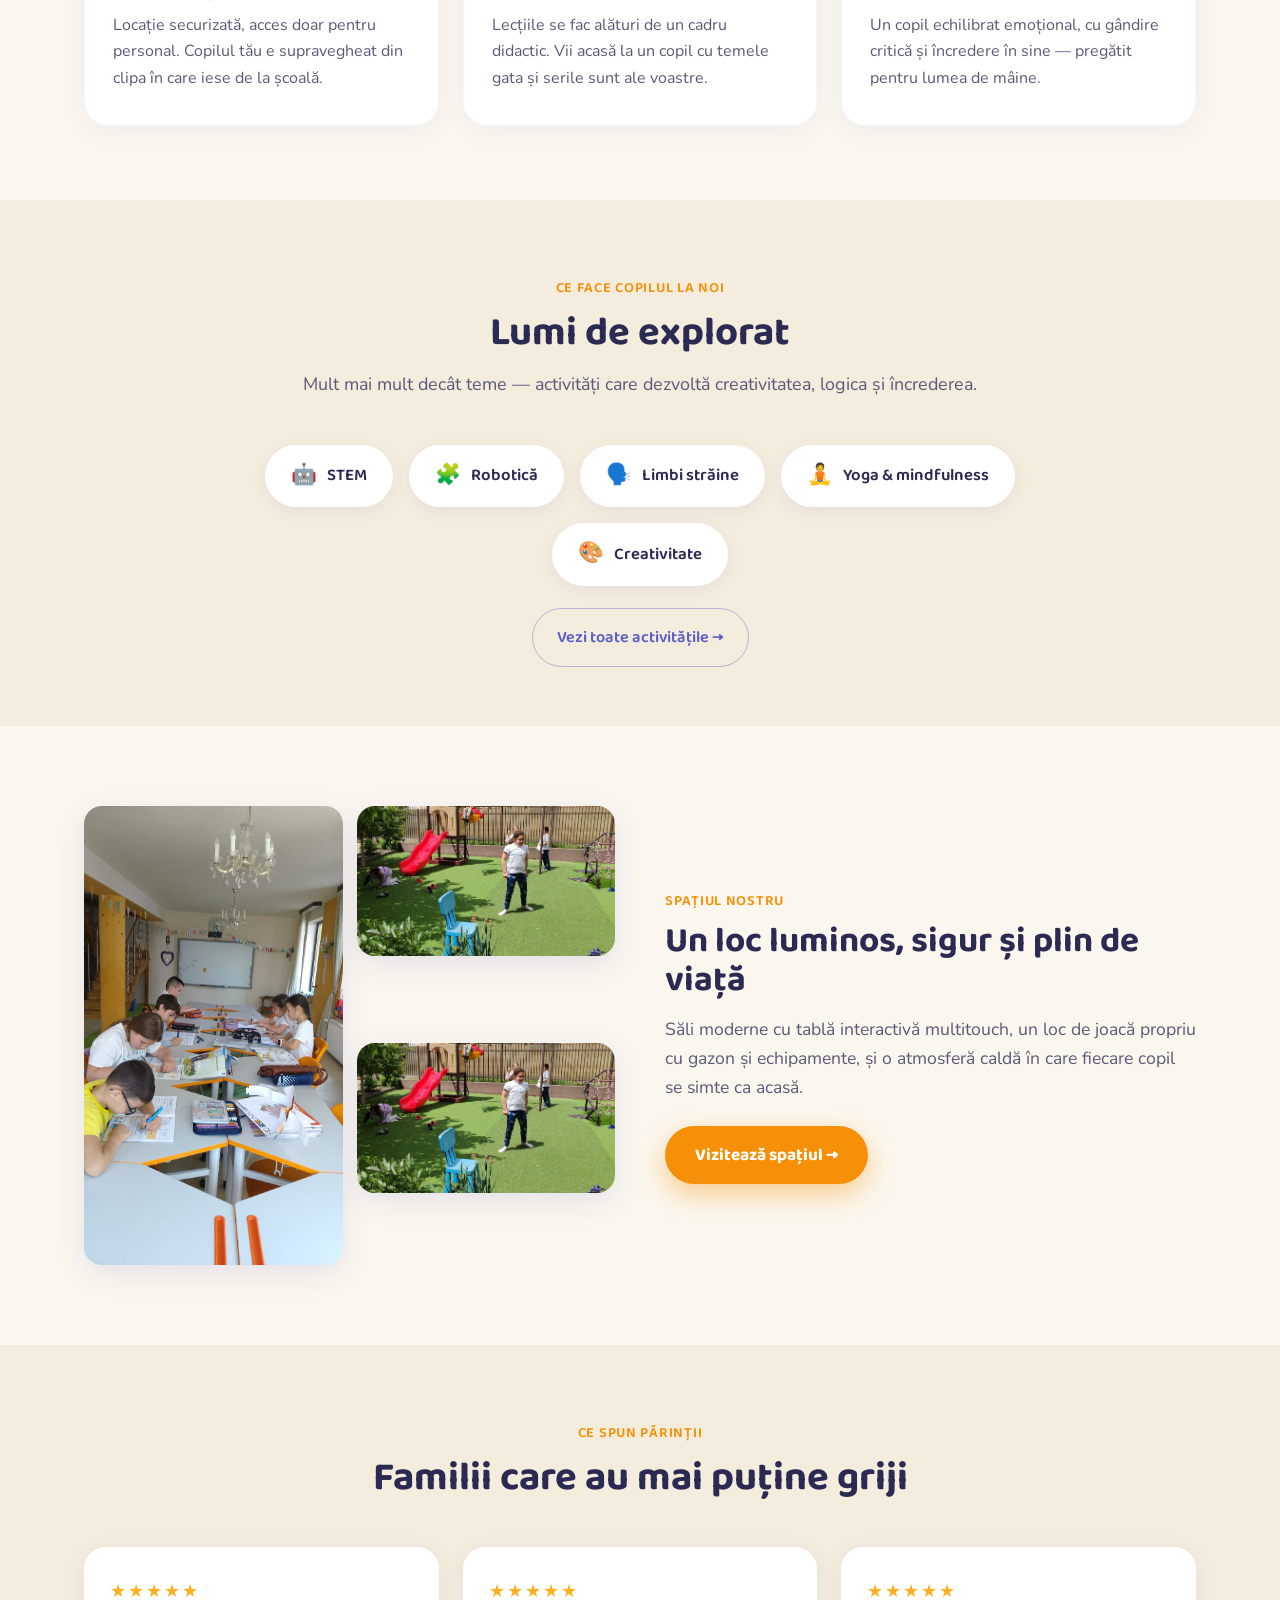
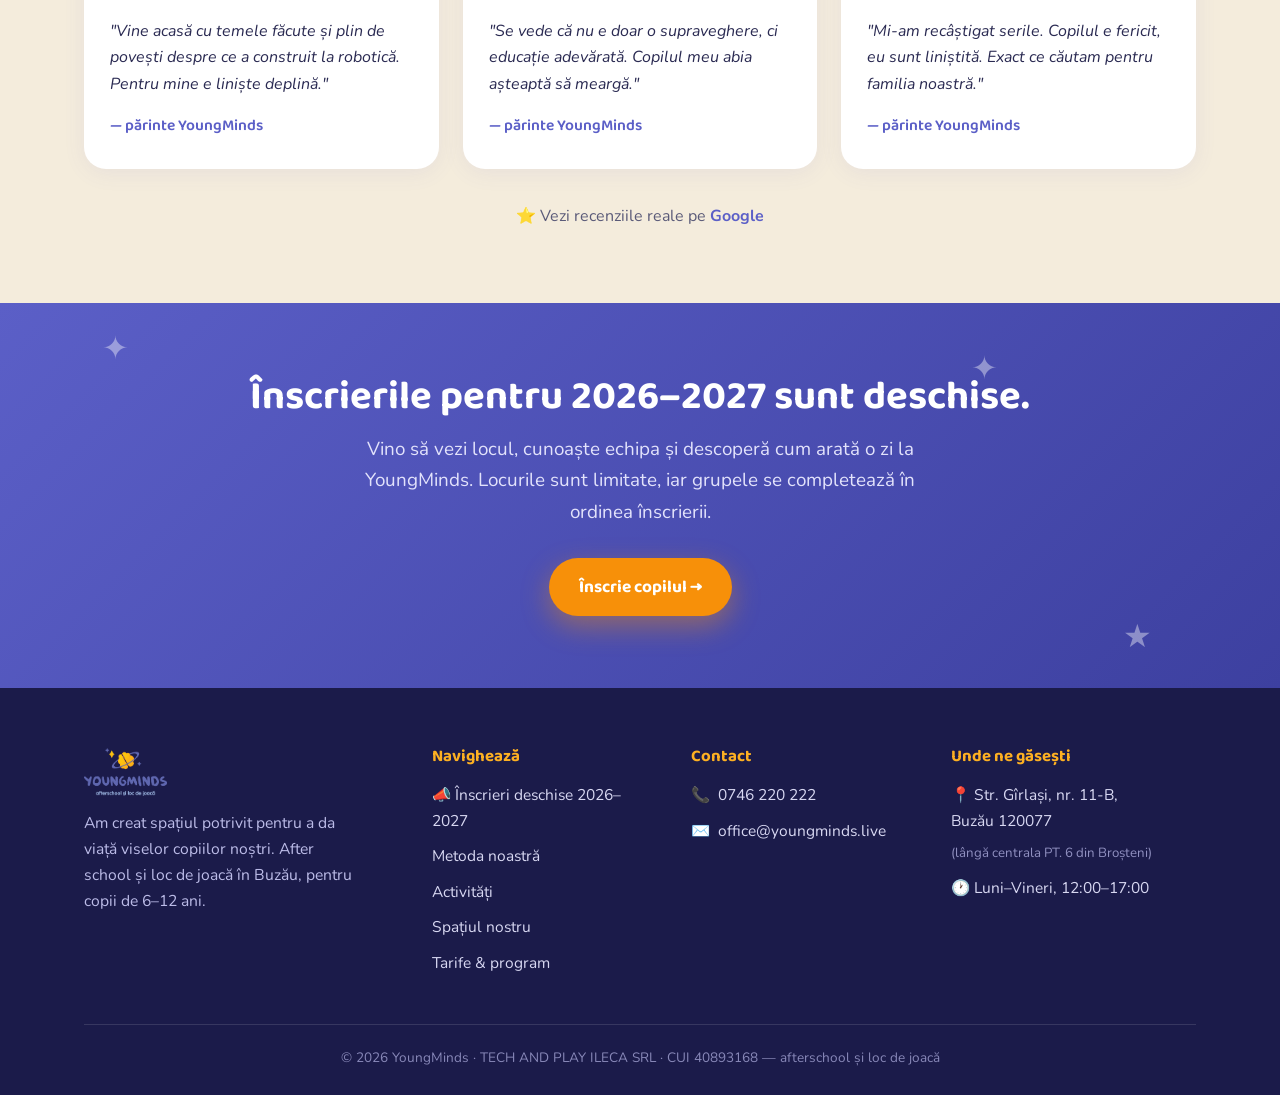
==== commit 450bd093: "Announce 2026-2027 enrollments on homepage" ====
--- a/index.html
+++ b/index.html
@@ -16,21 +16,21 @@
 <script defer src="/_vercel/insights/script.js"></script>
 <meta charset="UTF-8">
 <meta name="viewport" content="width=device-width, initial-scale=1.0">
-<title>After School Buzău | YoungMinds – Teme, STEM & Robotică</title>
-<meta name="description" content="After school în Buzău pentru copii 6–12 ani: teme cu cadru didactic, STEM, robotică, limbi străine, mindfulness și loc de joacă. Înscrieri deschise 2026–2027.">
+<title>Afterschool Buzău | Teme, STEM și Joacă | YoungMinds</title>
+<meta name="description" content="Afterschool în Buzău pentru copii 6–12 ani: teme cu cadru didactic, STEM, club de lectură, creativitate și multă joacă. Înscrieri deschise 2026–2027, de la 1250 lei/lună.">
 <meta name="robots" content="index,follow,max-image-preview:large,max-snippet:-1,max-video-preview:-1">
 <link rel="canonical" href="https://www.youngminds.live/">
 <meta property="og:locale" content="ro_RO">
 <meta property="og:type" content="website">
 <meta property="og:site_name" content="YoungMinds">
-<meta property="og:title" content="After School Buzău | YoungMinds – Înscrieri deschise 2026–2027">
-<meta property="og:description" content="S-au deschis înscrierile 2026–2027 la YoungMinds Buzău. After school pentru copii 6–12 ani, cu teme asistate, STEM, robotică și loc de joacă.">
+<meta property="og:title" content="Afterschool Buzău | Înscrieri deschise 2026–2027 | YoungMinds">
+<meta property="og:description" content="S-au deschis înscrierile 2026–2027. Teme cu cadru didactic, STEM, club de lectură, creativitate și multă joacă pentru copii 6–12 ani în Buzău.">
 <meta property="og:url" content="https://www.youngminds.live/">
 <meta property="og:image" content="https://www.youngminds.live/img/study-group-1.jpg">
-<meta property="og:image:alt" content="Copii învățând la YoungMinds, after school în Buzău">
+<meta property="og:image:alt" content="Copii învățând la YoungMinds, afterschool în Buzău">
 <meta name="twitter:card" content="summary_large_image">
-<meta name="twitter:title" content="After School Buzău | Înscrieri deschise 2026–2027">
-<meta name="twitter:description" content="S-au deschis înscrierile la YoungMinds: teme cu cadru didactic, STEM, robotică și activități pentru copii 6–12 ani în Buzău.">
+<meta name="twitter:title" content="Afterschool Buzău | Înscrieri deschise 2026–2027">
+<meta name="twitter:description" content="S-au deschis înscrierile la YoungMinds: teme cu cadru didactic, STEM, lectură, creativitate și joacă pentru copii 6–12 ani în Buzău.">
 <meta name="twitter:image" content="https://www.youngminds.live/img/study-group-1.jpg">
 <script type="application/ld+json">
 {
@@ -48,12 +48,13 @@
       "additionalType": "https://schema.org/EducationalOrganization",
       "@id": "https://www.youngminds.live/#youngminds",
       "name": "YoungMinds",
-      "description": "After school în Buzău pentru copii 6–12 ani, cu sprijin la teme, STEM, robotică, limbi străine, mindfulness și activități creative.",
+      "description": "Afterschool în Buzău pentru copii 6–12 ani, cu sprijin la teme, STEM, club de lectură, activități creative și joacă.",
       "url": "https://www.youngminds.live/",
       "logo": "https://www.youngminds.live/img/logo.png",
       "image": "https://www.youngminds.live/img/study-group-1.jpg",
       "telephone": "+40746220222",
       "email": "office@youngminds.live",
+      "priceRange": "de la 1250 lei/lună",
       "address": {
         "@type": "PostalAddress",
         "streetAddress": "Str. Gîrlași, nr. 11-B",
@@ -71,6 +72,7 @@
         "opens": "12:00",
         "closes": "17:00"
       },
+      "hasMap": "https://maps.app.goo.gl/a2NB99SR94k7szRo8",
       "sameAs": ["https://maps.app.goo.gl/a2NB99SR94k7szRo8"]
     }
   ]
@@ -108,20 +110,21 @@
   <div class="wrap home-hero-grid">
     <div class="reveal in">
       <span class="eyebrow">📣 S-au deschis înscrierile pentru 2026–2027</span>
-      <h1>After School în Buzău. Creatori de <span class="hl">experiențe</span> pentru mintea copilului tău</h1>
-      <p class="lead">Nu suntem un loc unde se dictează temele. Suntem creatori de experiențe de învățare — îmbinăm metoda clasică cu STEM, robotică, limbi străine și mindfulness, ca să creștem copii echilibrați și viitori lideri.</p>
+      <h1>Afterschool în Buzău unde temele sunt doar începutul</h1>
+      <p class="lead">Teme cu cadru didactic, STEM, club de lectură, creativitate și multă joacă, într-un spațiu sigur pentru copii de 6–12 ani. Un program care respectă ritmul fiecărui copil și îi oferă timp să învețe, să se miște, să exploreze și să fie copil.</p>
       <div class="hero-cta">
         <a class="btn-primary" href="contact.html">Înscrie copilul →</a>
         <a class="btn-ghost-light btn-ghost" href="metoda.html">Descoperă metoda</a>
       </div>
       <div class="hero-trust">
         <div>🎯 <b>Copii 6–12 ani</b></div>
-        <div>🕐 <b>Luni–Vineri, 12–17</b></div>
-        <div>🛡️ <b>Locație securizată</b></div>
+        <div>🕐 <b>Luni–Vineri, 12:00–17:00</b></div>
+        <div>📍 <b>Str. Gîrlași 11-B</b></div>
+        <div>💳 <b>De la 1250 lei/lună</b></div>
       </div>
     </div>
     <div class="home-hero-photo reveal in">
-      <img src="img/study-group-1.jpg" alt="Copii la after school YoungMinds în Buzău">
+      <img src="img/study-group-1.jpg" alt="Copii la afterschool YoungMinds în Buzău">
       <div class="photo-badge">🚀 7 tipuri de activități</div>
     </div>
   </div>
@@ -141,7 +144,7 @@
   <div class="wrap reveal">
     <div class="mark">✦ &nbsp; ★ &nbsp; ✦</div>
     <h2>Am creat spațiul potrivit pentru a da viață <span class="em">viselor copiilor noștri</span></h2>
-    <p>Bazat pe joacă, aplicații practice și experimente științifice, dezvoltăm împreună creativitatea, gândirea logică, autoreglarea și capacitatea de adaptare — abilități care îl ajută pe copil să se descurce într-o lume în continuă schimbare.</p>
+    <p>Bazat pe joacă, aplicații practice și experimente științifice, antrenăm ambele emisfere — afectivitate și creativitate, rațiune și logică — pentru a crește lideri de succes. În acest secol, adaptabilitatea e atributul care ajută copilul să reușească în viață.</p>
   </div>
 </section>
 
@@ -182,7 +185,7 @@
   <div class="wrap">
     <div class="gallery-split">
       <div class="gallery-photos reveal">
-        <img src="img/study-room-wide.jpg" alt="Sala de studiu YoungMinds after school Buzău" class="g1">
+        <img src="img/study-room-wide.jpg" alt="Sala de studiu YoungMinds afterschool Buzău" class="g1">
         <img src="img/playground-wide.jpg" alt="Loc de joacă YoungMinds Buzău" class="g2">
         <img src="img/study-boy-fish-art.jpg" alt="Activități creative pentru copii la YoungMinds" class="g3">
       </div>
@@ -223,7 +226,7 @@
   <div class="wrap">
     <div class="footer-grid">
       <div>
-        <img class="flogo" src="img/logo.png" alt="YoungMinds after school Buzău">
+        <img class="flogo" src="img/logo.png" alt="YoungMinds afterschool Buzău">
         <p class="tagline">Am creat spațiul potrivit pentru a da viață viselor copiilor noștri. After school și loc de joacă în Buzău, pentru copii de 6–12 ani.</p>
       </div>
       <div>
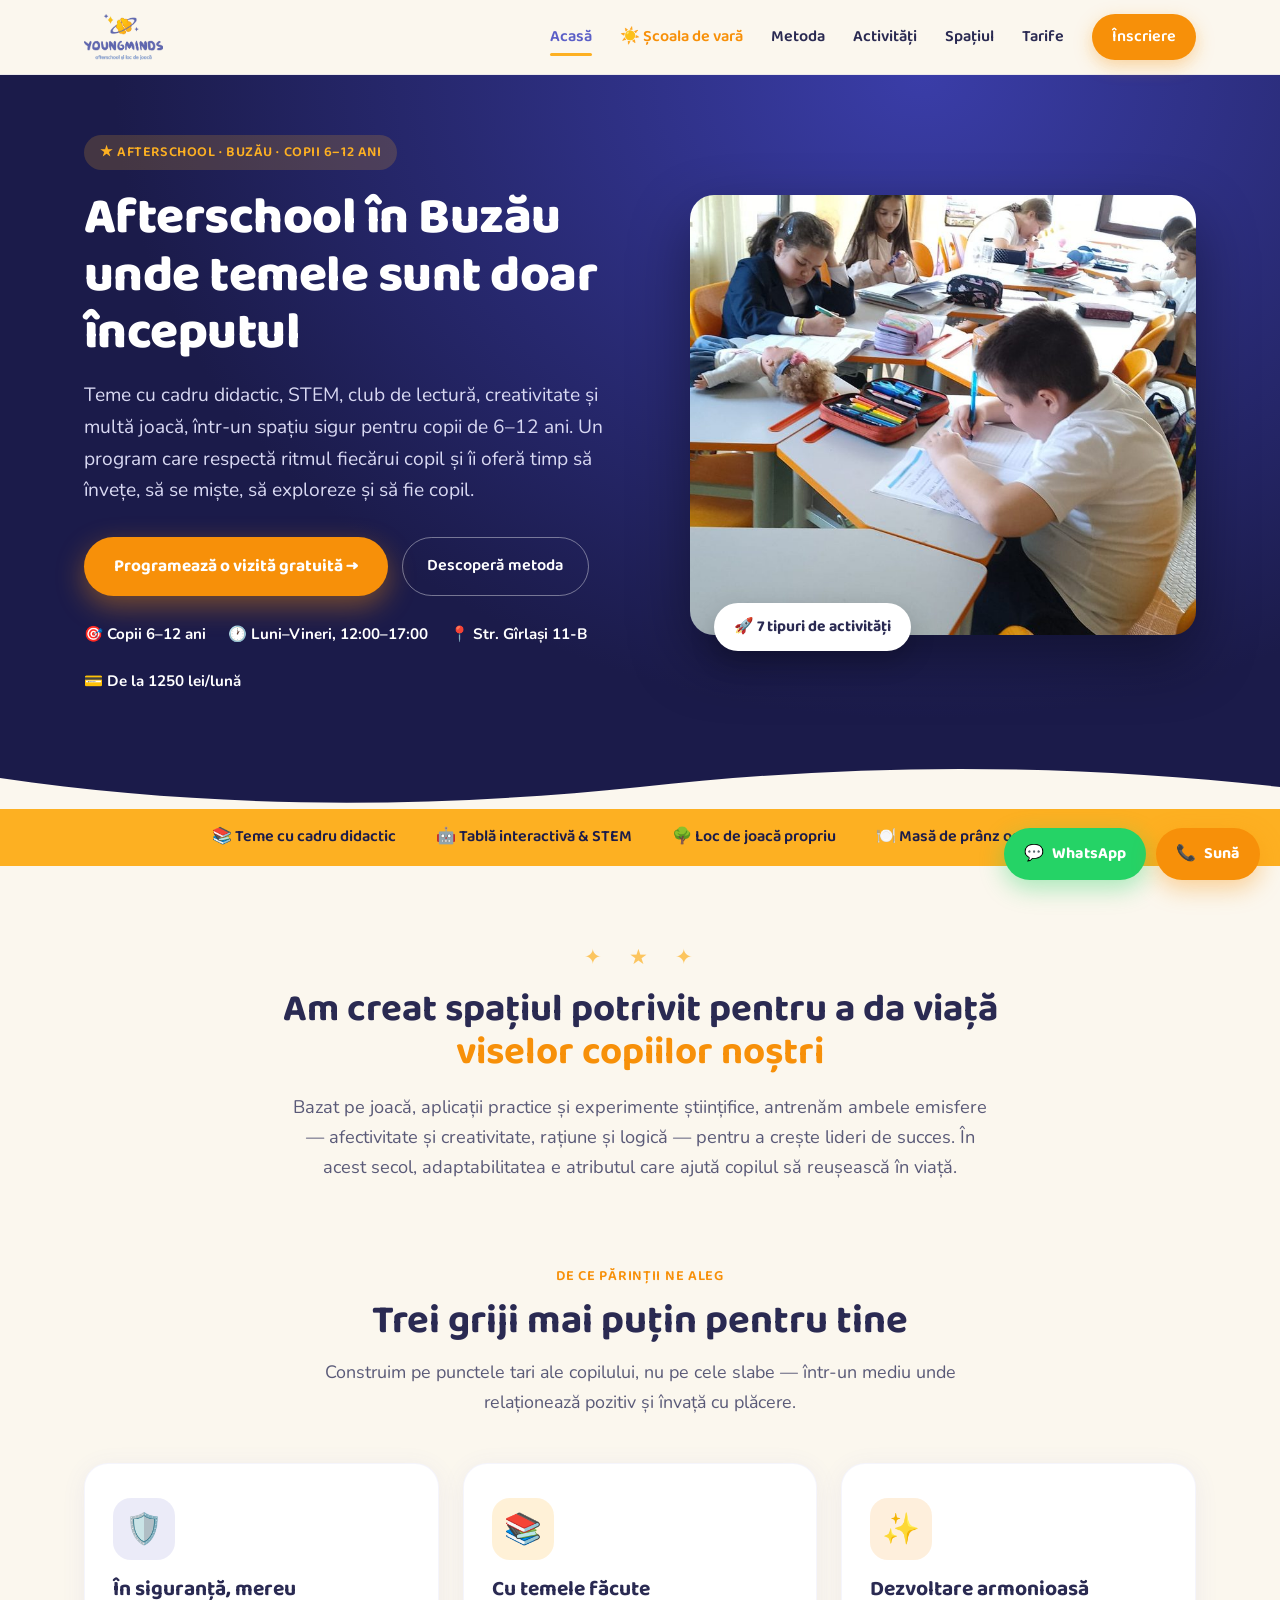
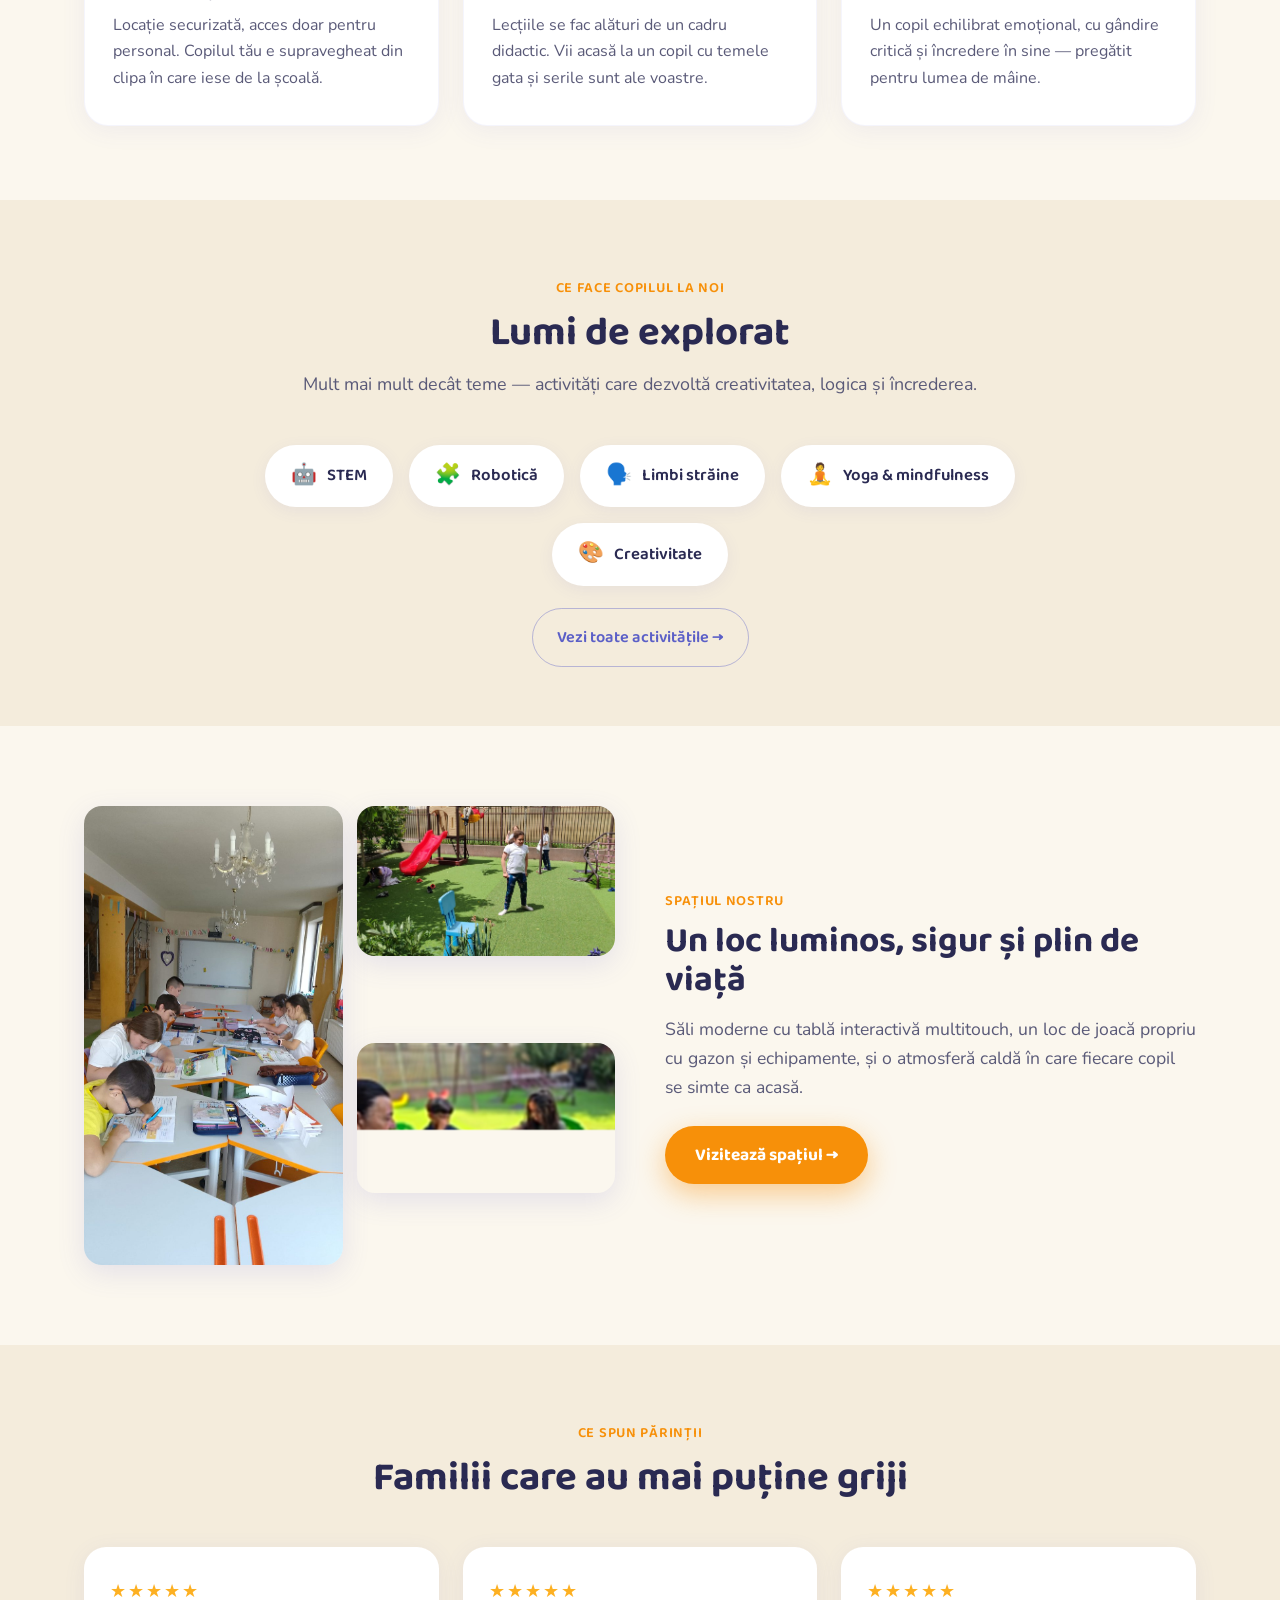
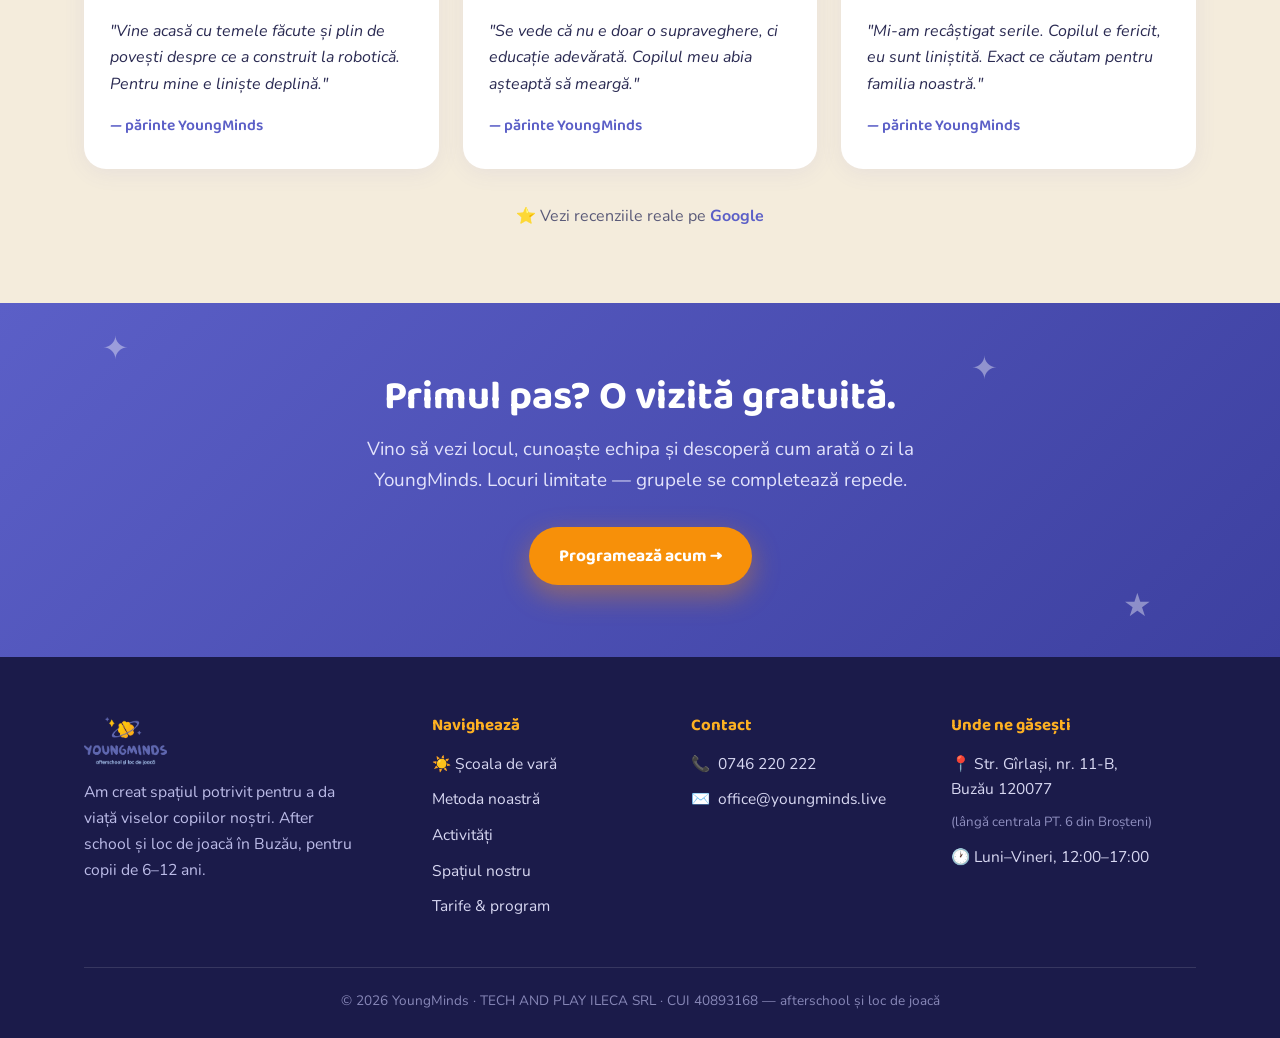
==== commit 71b4cbd4: "Merge pull request #3 from ivanovroxana1988-arch/vercel/install-and-configure-vercel-w-bpxpf4 Instal" ====
--- a/index.html
+++ b/index.html
@@ -10,27 +10,24 @@
   gtag('config', 'G-8RMYH10H6Z');
 </script>
 <!-- Vercel Web Analytics -->
-<script>
-  window.va = window.va || function () { (window.vaq = window.vaq || []).push(arguments); };
-</script>
-<script defer src="/_vercel/insights/script.js"></script>
+<script defer src="https://cdn.vercel-insights.com/v1/script.js"></script>
 <meta charset="UTF-8">
 <meta name="viewport" content="width=device-width, initial-scale=1.0">
 <title>Afterschool Buzău | Teme, STEM și Joacă | YoungMinds</title>
-<meta name="description" content="Afterschool în Buzău pentru copii 6–12 ani: teme cu cadru didactic, STEM, club de lectură, creativitate și multă joacă. Înscrieri deschise 2026–2027, de la 1250 lei/lună.">
+<meta name="description" content="Afterschool în Buzău pentru copii 6–12 ani: teme cu cadru didactic, STEM, club de lectură, creativitate și multă joacă. Program 12:00–17:00, de la 1250 lei/lună.">
 <meta name="robots" content="index,follow,max-image-preview:large,max-snippet:-1,max-video-preview:-1">
 <link rel="canonical" href="https://www.youngminds.live/">
 <meta property="og:locale" content="ro_RO">
 <meta property="og:type" content="website">
 <meta property="og:site_name" content="YoungMinds">
-<meta property="og:title" content="Afterschool Buzău | Înscrieri deschise 2026–2027 | YoungMinds">
-<meta property="og:description" content="S-au deschis înscrierile 2026–2027. Teme cu cadru didactic, STEM, club de lectură, creativitate și multă joacă pentru copii 6–12 ani în Buzău.">
+<meta property="og:title" content="Afterschool Buzău | Teme, STEM și Joacă | YoungMinds">
+<meta property="og:description" content="Teme cu cadru didactic, STEM, club de lectură, creativitate și multă joacă pentru copii 6–12 ani în Buzău.">
 <meta property="og:url" content="https://www.youngminds.live/">
 <meta property="og:image" content="https://www.youngminds.live/img/study-group-1.jpg">
 <meta property="og:image:alt" content="Copii învățând la YoungMinds, afterschool în Buzău">
 <meta name="twitter:card" content="summary_large_image">
-<meta name="twitter:title" content="Afterschool Buzău | Înscrieri deschise 2026–2027">
-<meta name="twitter:description" content="S-au deschis înscrierile la YoungMinds: teme cu cadru didactic, STEM, lectură, creativitate și joacă pentru copii 6–12 ani în Buzău.">
+<meta name="twitter:title" content="Afterschool Buzău | YoungMinds">
+<meta name="twitter:description" content="Teme cu cadru didactic, STEM, lectură, creativitate și joacă pentru copii 6–12 ani în Buzău.">
 <meta name="twitter:image" content="https://www.youngminds.live/img/study-group-1.jpg">
 <script type="application/ld+json">
 {
@@ -95,7 +92,7 @@
     <button class="burger" aria-label="Meniu" onclick="document.querySelector('.site-nav').classList.toggle('open')"><span></span><span></span><span></span></button>
     <nav class="site-nav">
       <a href="index.html" class="active">Acasă</a>
-      <a href="contact.html" style="color:var(--orange)">📣 Înscrieri deschise</a>
+      <a href="scoala-de-vara.html" style="color:var(--orange)">☀️ Școala de vară</a>
       <a href="metoda.html">Metoda</a>
       <a href="activitati.html">Activități</a>
       <a href="spatiul.html">Spațiul</a>
@@ -109,11 +106,11 @@
   <div class="stars"></div>
   <div class="wrap home-hero-grid">
     <div class="reveal in">
-      <span class="eyebrow">📣 S-au deschis înscrierile pentru 2026–2027</span>
+      <span class="eyebrow">★ Afterschool · Buzău · Copii 6–12 ani</span>
       <h1>Afterschool în Buzău unde temele sunt doar începutul</h1>
       <p class="lead">Teme cu cadru didactic, STEM, club de lectură, creativitate și multă joacă, într-un spațiu sigur pentru copii de 6–12 ani. Un program care respectă ritmul fiecărui copil și îi oferă timp să învețe, să se miște, să exploreze și să fie copil.</p>
       <div class="hero-cta">
-        <a class="btn-primary" href="contact.html">Înscrie copilul →</a>
+        <a class="btn-primary" href="contact.html">Programează o vizită gratuită →</a>
         <a class="btn-ghost-light btn-ghost" href="metoda.html">Descoperă metoda</a>
       </div>
       <div class="hero-trust">
@@ -217,9 +214,9 @@
 <section class="cta-band">
   <span class="spark" style="top:20px;left:8%">✦</span><span class="spark" style="bottom:24px;right:10%">★</span><span class="spark" style="top:40px;right:22%">✦</span>
   <div class="wrap reveal">
-    <h2>Înscrierile pentru 2026–2027 sunt deschise.</h2>
-    <p>Vino să vezi locul, cunoaște echipa și descoperă cum arată o zi la YoungMinds. Locurile sunt limitate, iar grupele se completează în ordinea înscrierii.</p>
-    <a class="btn-primary" href="contact.html">Înscrie copilul →</a>
+    <h2>Primul pas? O vizită gratuită.</h2>
+    <p>Vino să vezi locul, cunoaște echipa și descoperă cum arată o zi la YoungMinds. Locuri limitate — grupele se completează repede.</p>
+    <a class="btn-primary" href="contact.html">Programează acum →</a>
   </div>
 </section>
 <footer class="site-footer">
@@ -232,7 +229,7 @@
       <div>
         <h4>Navighează</h4>
         <ul>
-          <li><a href="contact.html">📣 Înscrieri deschise 2026–2027</a></li>
+          <li><a href="scoala-de-vara.html">☀️ Școala de vară</a></li>
           <li><a href="metoda.html">Metoda noastră</a></li>
           <li><a href="activitati.html">Activități</a></li>
           <li><a href="spatiul.html">Spațiul nostru</a></li>
@@ -267,4 +264,4 @@
 </script>
 
 </body>
-</html>+</html>
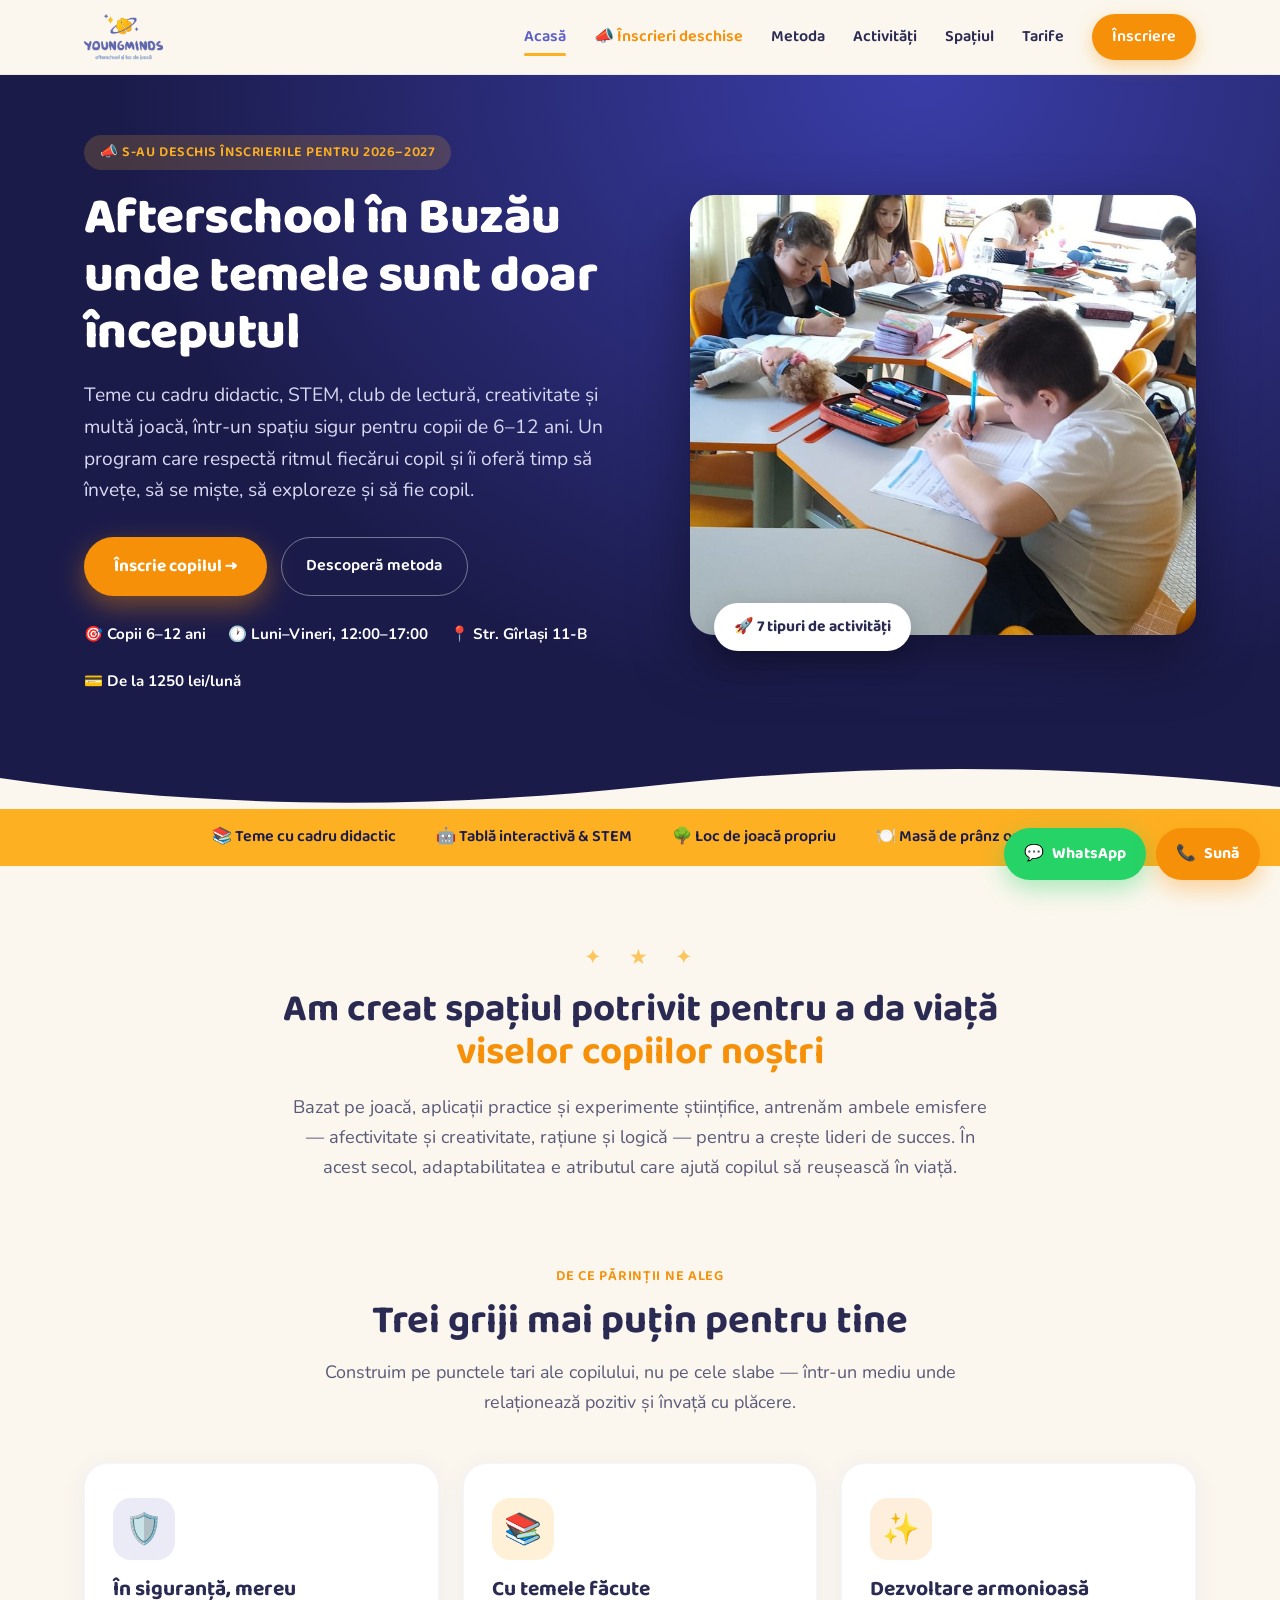
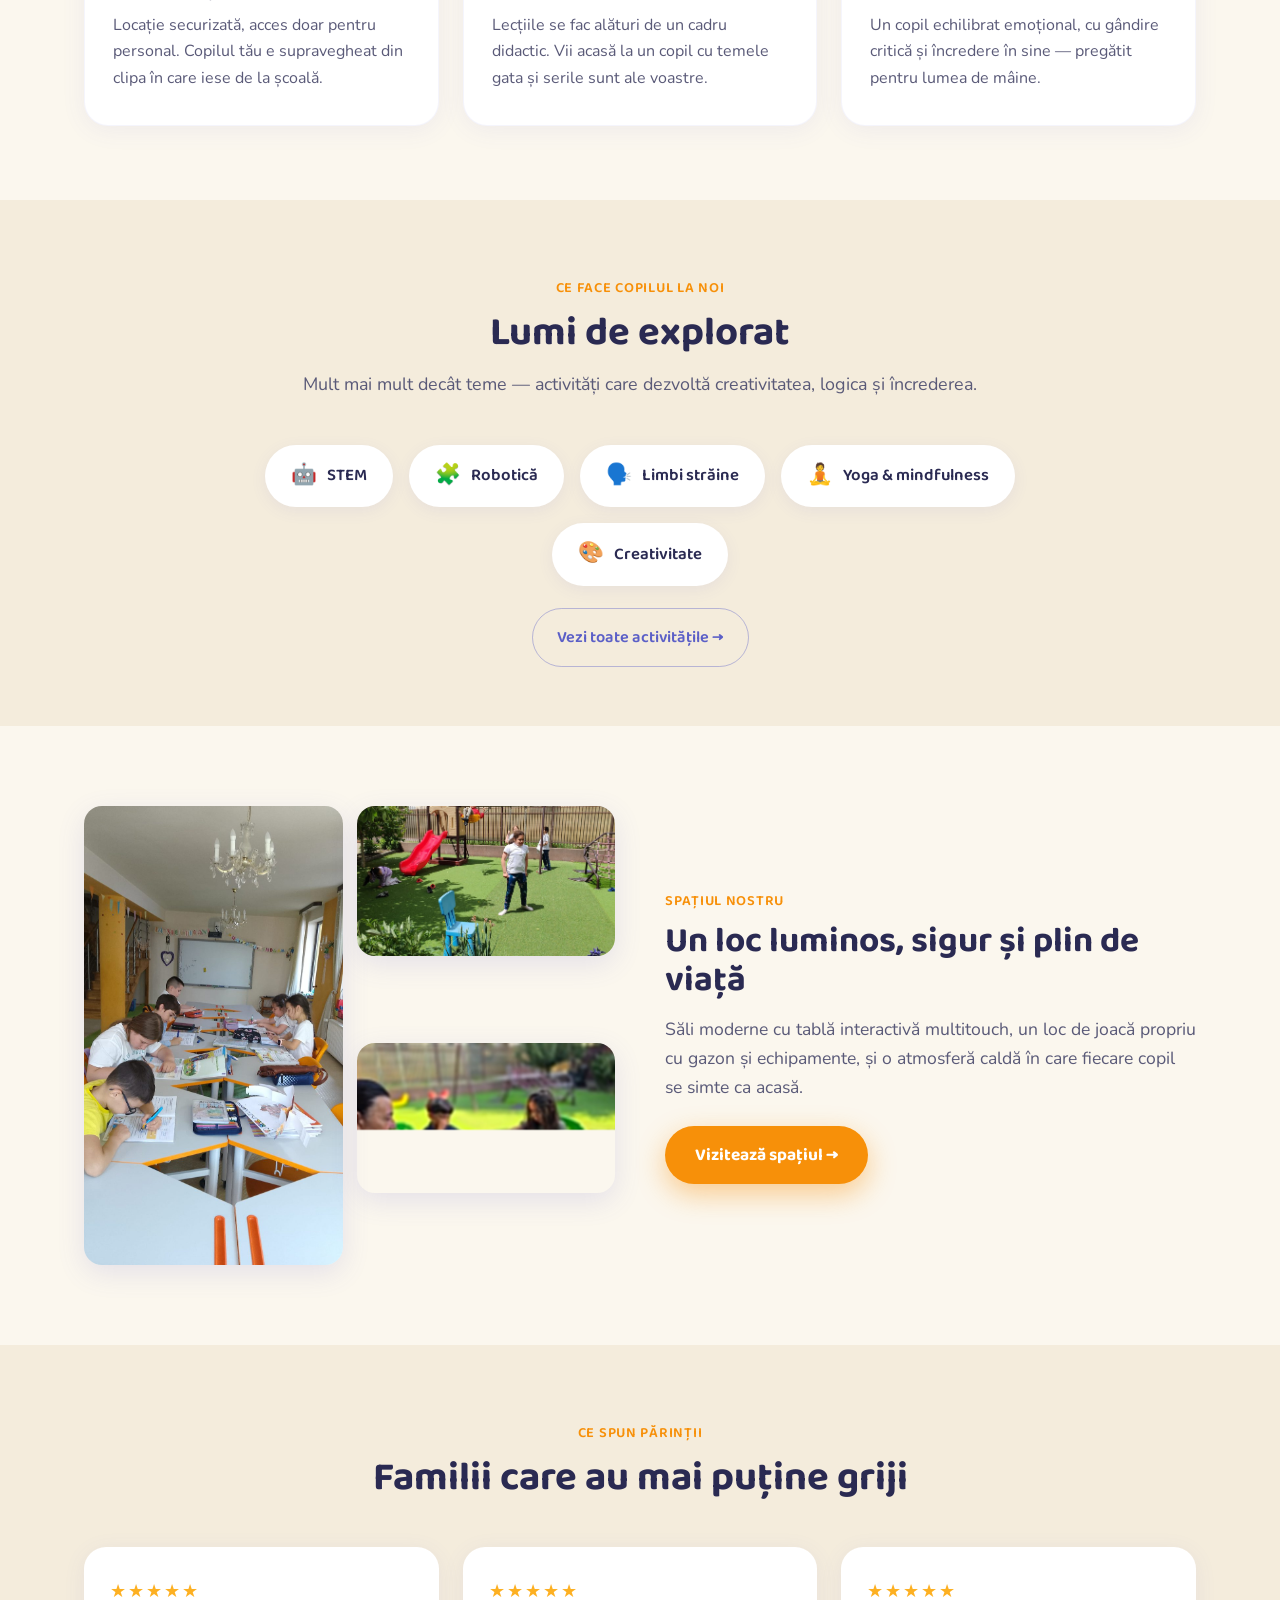
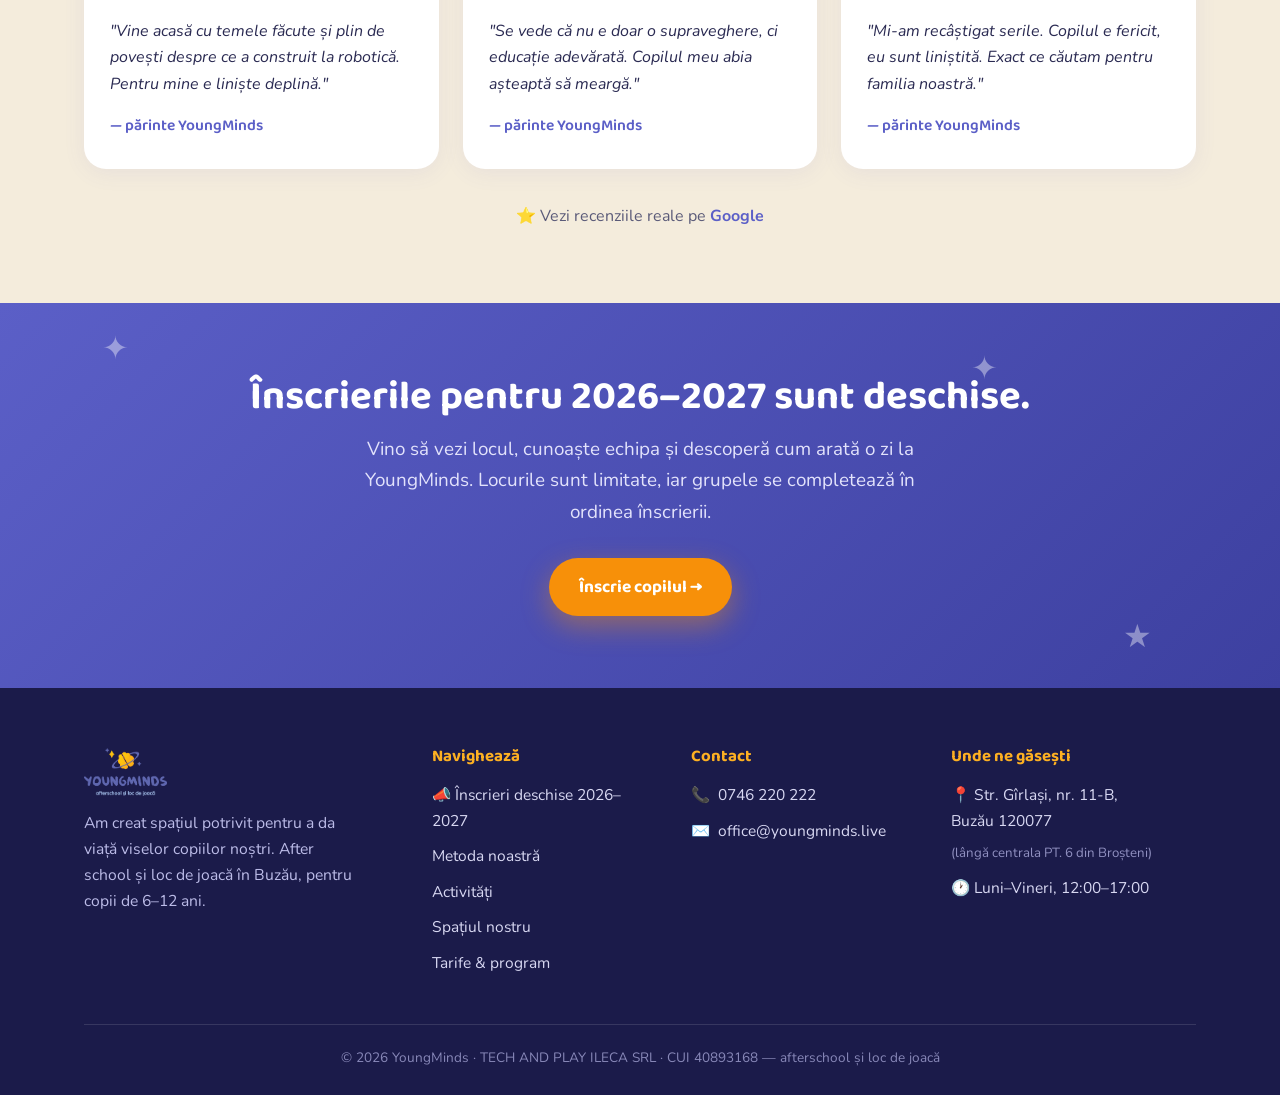
==== commit 3eeb2347: "Merge pull request #5 from ivanovroxana1988-arch/campaign/enrollment-2026-2027 Campaign: announce 20" ====
--- a/index.html
+++ b/index.html
@@ -14,20 +14,20 @@
 <meta charset="UTF-8">
 <meta name="viewport" content="width=device-width, initial-scale=1.0">
 <title>Afterschool Buzău | Teme, STEM și Joacă | YoungMinds</title>
-<meta name="description" content="Afterschool în Buzău pentru copii 6–12 ani: teme cu cadru didactic, STEM, club de lectură, creativitate și multă joacă. Program 12:00–17:00, de la 1250 lei/lună.">
+<meta name="description" content="Afterschool în Buzău pentru copii 6–12 ani: teme cu cadru didactic, STEM, club de lectură, creativitate și multă joacă. Înscrieri deschise 2026–2027, de la 1250 lei/lună.">
 <meta name="robots" content="index,follow,max-image-preview:large,max-snippet:-1,max-video-preview:-1">
 <link rel="canonical" href="https://www.youngminds.live/">
 <meta property="og:locale" content="ro_RO">
 <meta property="og:type" content="website">
 <meta property="og:site_name" content="YoungMinds">
-<meta property="og:title" content="Afterschool Buzău | Teme, STEM și Joacă | YoungMinds">
-<meta property="og:description" content="Teme cu cadru didactic, STEM, club de lectură, creativitate și multă joacă pentru copii 6–12 ani în Buzău.">
+<meta property="og:title" content="Afterschool Buzău | Înscrieri deschise 2026–2027 | YoungMinds">
+<meta property="og:description" content="S-au deschis înscrierile 2026–2027. Teme cu cadru didactic, STEM, club de lectură, creativitate și multă joacă pentru copii 6–12 ani în Buzău.">
 <meta property="og:url" content="https://www.youngminds.live/">
 <meta property="og:image" content="https://www.youngminds.live/img/study-group-1.jpg">
 <meta property="og:image:alt" content="Copii învățând la YoungMinds, afterschool în Buzău">
 <meta name="twitter:card" content="summary_large_image">
-<meta name="twitter:title" content="Afterschool Buzău | YoungMinds">
-<meta name="twitter:description" content="Teme cu cadru didactic, STEM, lectură, creativitate și joacă pentru copii 6–12 ani în Buzău.">
+<meta name="twitter:title" content="Afterschool Buzău | Înscrieri deschise 2026–2027">
+<meta name="twitter:description" content="S-au deschis înscrierile la YoungMinds: teme cu cadru didactic, STEM, lectură, creativitate și joacă pentru copii 6–12 ani în Buzău.">
 <meta name="twitter:image" content="https://www.youngminds.live/img/study-group-1.jpg">
 <script type="application/ld+json">
 {
@@ -92,7 +92,7 @@
     <button class="burger" aria-label="Meniu" onclick="document.querySelector('.site-nav').classList.toggle('open')"><span></span><span></span><span></span></button>
     <nav class="site-nav">
       <a href="index.html" class="active">Acasă</a>
-      <a href="scoala-de-vara.html" style="color:var(--orange)">☀️ Școala de vară</a>
+      <a href="contact.html" style="color:var(--orange)">📣 Înscrieri deschise</a>
       <a href="metoda.html">Metoda</a>
       <a href="activitati.html">Activități</a>
       <a href="spatiul.html">Spațiul</a>
@@ -106,11 +106,11 @@
   <div class="stars"></div>
   <div class="wrap home-hero-grid">
     <div class="reveal in">
-      <span class="eyebrow">★ Afterschool · Buzău · Copii 6–12 ani</span>
+      <span class="eyebrow">📣 S-au deschis înscrierile pentru 2026–2027</span>
       <h1>Afterschool în Buzău unde temele sunt doar începutul</h1>
       <p class="lead">Teme cu cadru didactic, STEM, club de lectură, creativitate și multă joacă, într-un spațiu sigur pentru copii de 6–12 ani. Un program care respectă ritmul fiecărui copil și îi oferă timp să învețe, să se miște, să exploreze și să fie copil.</p>
       <div class="hero-cta">
-        <a class="btn-primary" href="contact.html">Programează o vizită gratuită →</a>
+        <a class="btn-primary" href="contact.html">Înscrie copilul →</a>
         <a class="btn-ghost-light btn-ghost" href="metoda.html">Descoperă metoda</a>
       </div>
       <div class="hero-trust">
@@ -214,9 +214,9 @@
 <section class="cta-band">
   <span class="spark" style="top:20px;left:8%">✦</span><span class="spark" style="bottom:24px;right:10%">★</span><span class="spark" style="top:40px;right:22%">✦</span>
   <div class="wrap reveal">
-    <h2>Primul pas? O vizită gratuită.</h2>
-    <p>Vino să vezi locul, cunoaște echipa și descoperă cum arată o zi la YoungMinds. Locuri limitate — grupele se completează repede.</p>
-    <a class="btn-primary" href="contact.html">Programează acum →</a>
+    <h2>Înscrierile pentru 2026–2027 sunt deschise.</h2>
+    <p>Vino să vezi locul, cunoaște echipa și descoperă cum arată o zi la YoungMinds. Locurile sunt limitate, iar grupele se completează în ordinea înscrierii.</p>
+    <a class="btn-primary" href="contact.html">Înscrie copilul →</a>
   </div>
 </section>
 <footer class="site-footer">
@@ -229,7 +229,7 @@
       <div>
         <h4>Navighează</h4>
         <ul>
-          <li><a href="scoala-de-vara.html">☀️ Școala de vară</a></li>
+          <li><a href="contact.html">📣 Înscrieri deschise 2026–2027</a></li>
           <li><a href="metoda.html">Metoda noastră</a></li>
           <li><a href="activitati.html">Activități</a></li>
           <li><a href="spatiul.html">Spațiul nostru</a></li>
@@ -264,4 +264,4 @@
 </script>
 
 </body>
-</html>
+</html>
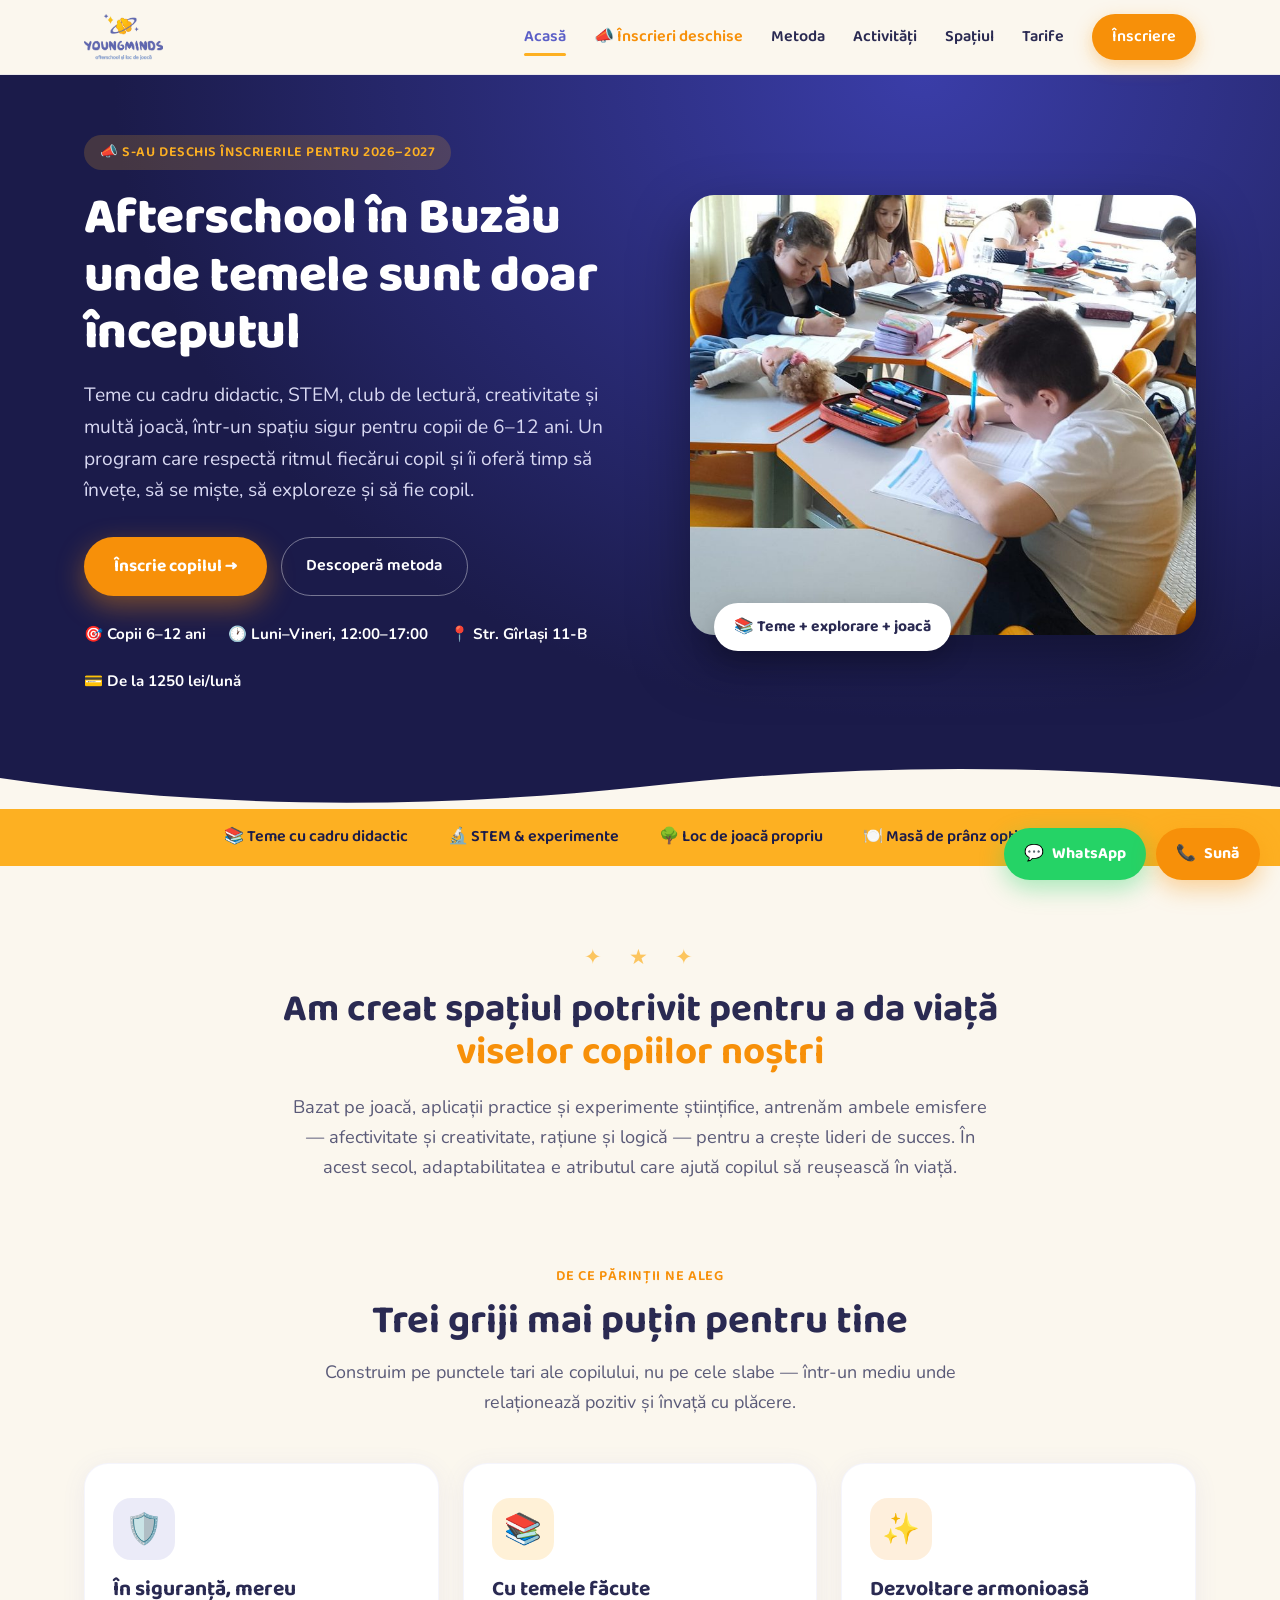
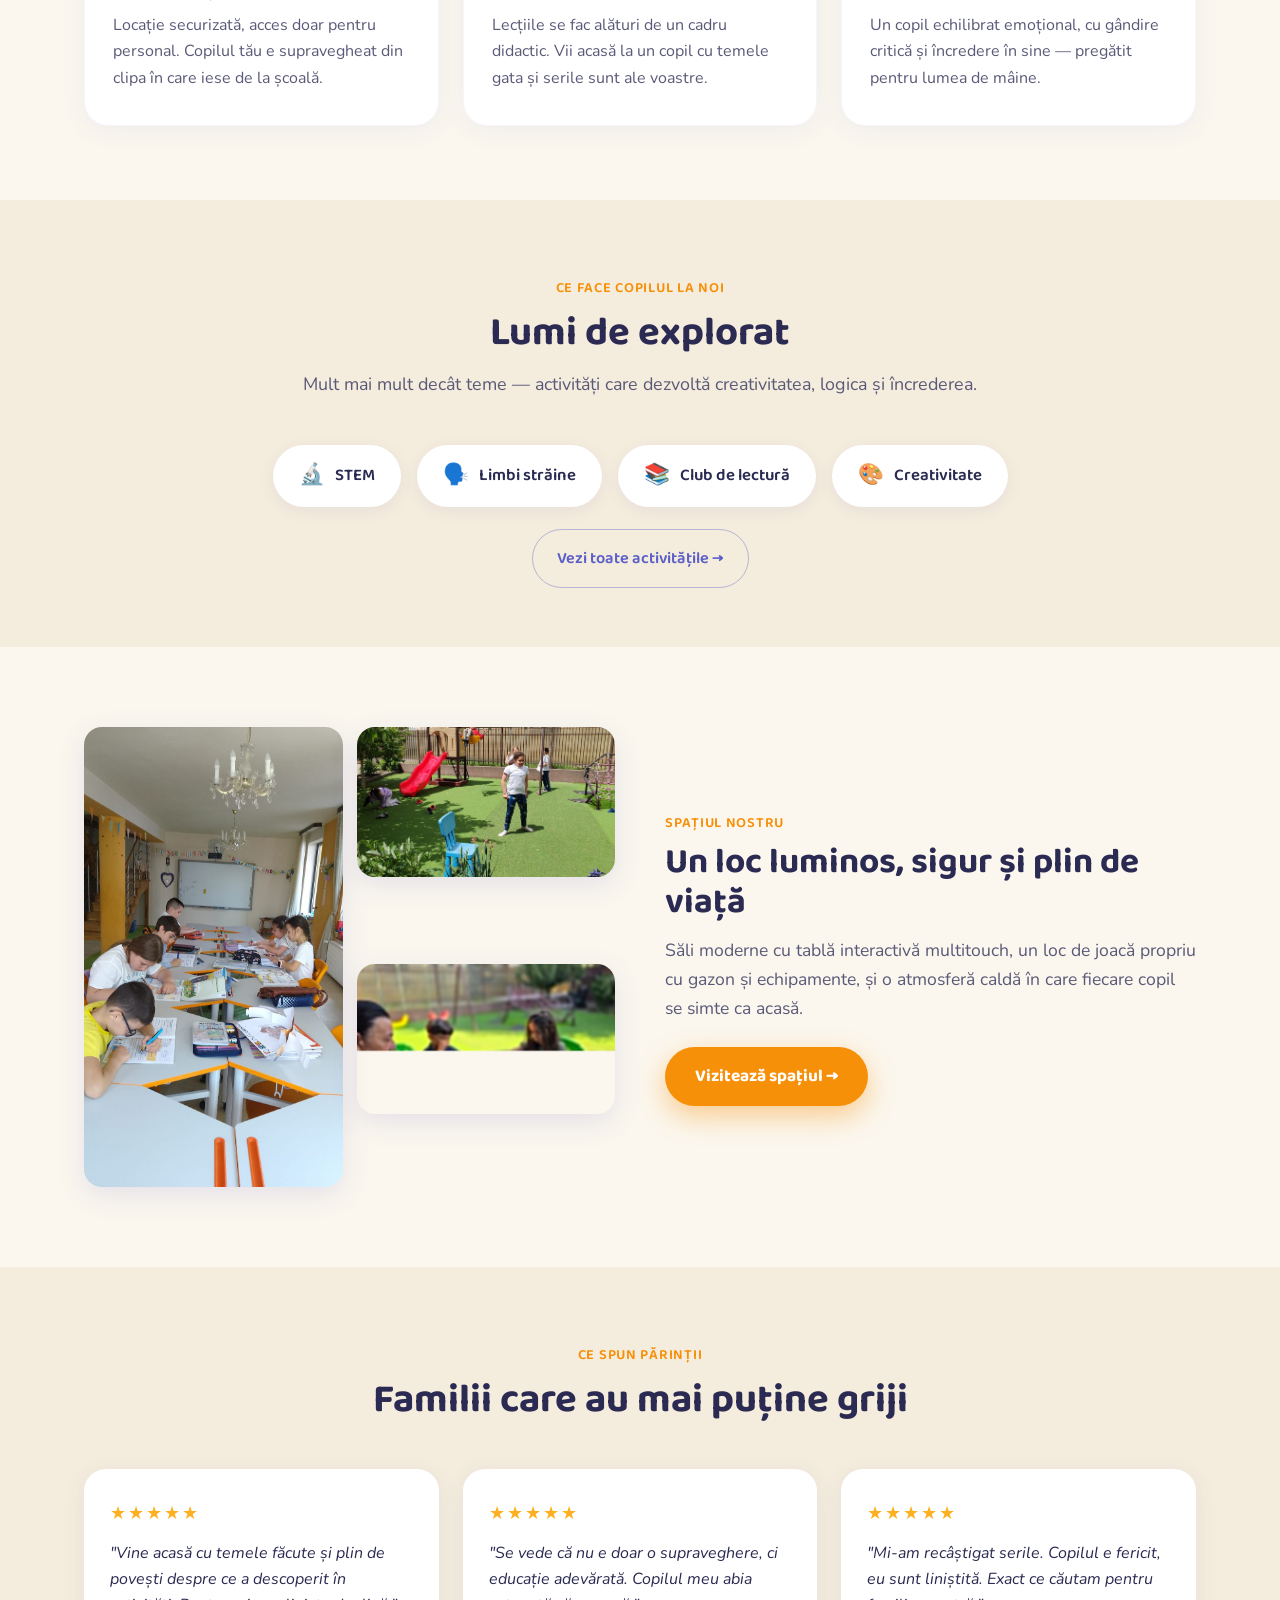
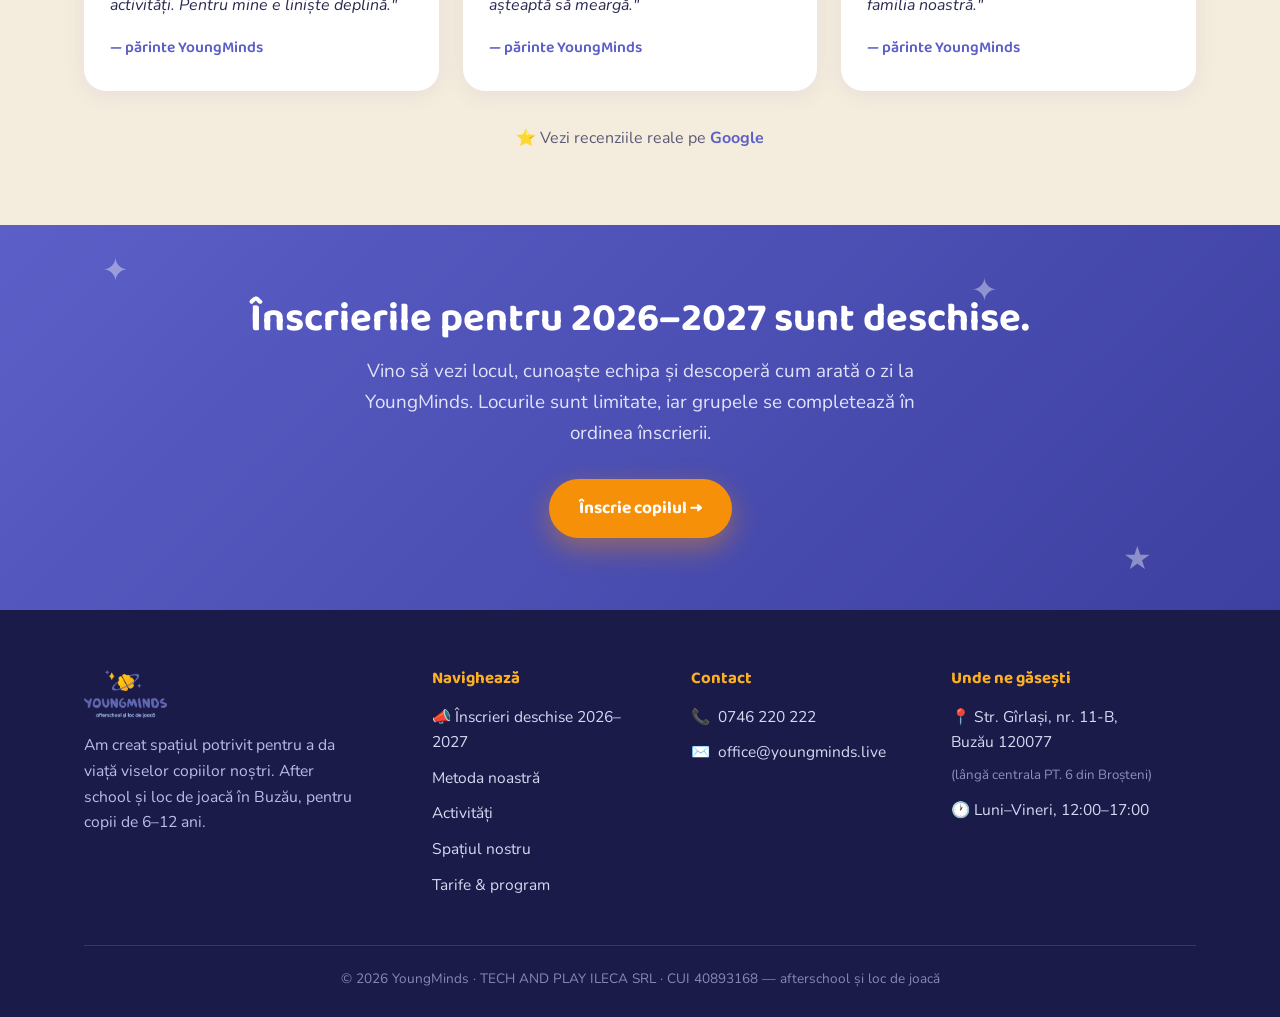
==== commit 1474225e: "Update homepage activities and add reading club" ====
--- a/index.html
+++ b/index.html
@@ -122,7 +122,7 @@
     </div>
     <div class="home-hero-photo reveal in">
       <img src="img/study-group-1.jpg" alt="Copii la afterschool YoungMinds în Buzău">
-      <div class="photo-badge">🚀 7 tipuri de activități</div>
+      <div class="photo-badge">📚 Teme + explorare + joacă</div>
     </div>
   </div>
   <svg class="wave" viewBox="0 0 1440 70" preserveAspectRatio="none" xmlns="http://www.w3.org/2000/svg"><path fill="#FBF7EE" d="M0,35 C240,70 480,70 720,45 C960,18 1200,18 1440,45 L1440,70 L0,70 Z"></path></svg>
@@ -131,7 +131,7 @@
 <section class="home-strip">
   <div class="wrap">
     <span>📚 Teme cu cadru didactic</span>
-    <span>🤖 Tablă interactivă &amp; STEM</span>
+    <span>🔬 STEM &amp; experimente</span>
     <span>🌳 Loc de joacă propriu</span>
     <span>🍽️ Masă de prânz opțională</span>
   </div>
@@ -168,10 +168,9 @@
       <p>Mult mai mult decât teme — activități care dezvoltă creativitatea, logica și încrederea.</p>
     </div>
     <div class="act-mini-grid">
-      <a href="activitati.html" class="act-mini reveal"><span>🤖</span>STEM</a>
-      <a href="activitati.html" class="act-mini reveal"><span>🧩</span>Robotică</a>
+      <a href="activitati.html" class="act-mini reveal"><span>🔬</span>STEM</a>
       <a href="activitati.html" class="act-mini reveal"><span>🗣️</span>Limbi străine</a>
-      <a href="activitati.html" class="act-mini reveal"><span>🧘</span>Yoga &amp; mindfulness</a>
+      <a href="activitati.html" class="act-mini reveal"><span>📚</span>Club de lectură</a>
       <a href="activitati.html" class="act-mini reveal"><span>🎨</span>Creativitate</a>
     </div>
     <div class="center-cta reveal"><a class="btn-ghost" href="activitati.html">Vezi toate activitățile →</a></div>
@@ -203,7 +202,7 @@
       <h2>Familii care au mai puține griji</h2>
     </div>
     <div class="grid-3">
-      <div class="quote reveal"><div class="qstars">★★★★★</div><p>"Vine acasă cu temele făcute și plin de povești despre ce a construit la robotică. Pentru mine e liniște deplină."</p><span class="who">— părinte YoungMinds</span></div>
+      <div class="quote reveal"><div class="qstars">★★★★★</div><p>"Vine acasă cu temele făcute și plin de povești despre ce a descoperit în activități. Pentru mine e liniște deplină."</p><span class="who">— părinte YoungMinds</span></div>
       <div class="quote reveal"><div class="qstars">★★★★★</div><p>"Se vede că nu e doar o supraveghere, ci educație adevărată. Copilul meu abia așteaptă să meargă."</p><span class="who">— părinte YoungMinds</span></div>
       <div class="quote reveal"><div class="qstars">★★★★★</div><p>"Mi-am recâștigat serile. Copilul e fericit, eu sunt liniștită. Exact ce căutam pentru familia noastră."</p><span class="who">— părinte YoungMinds</span></div>
     </div>
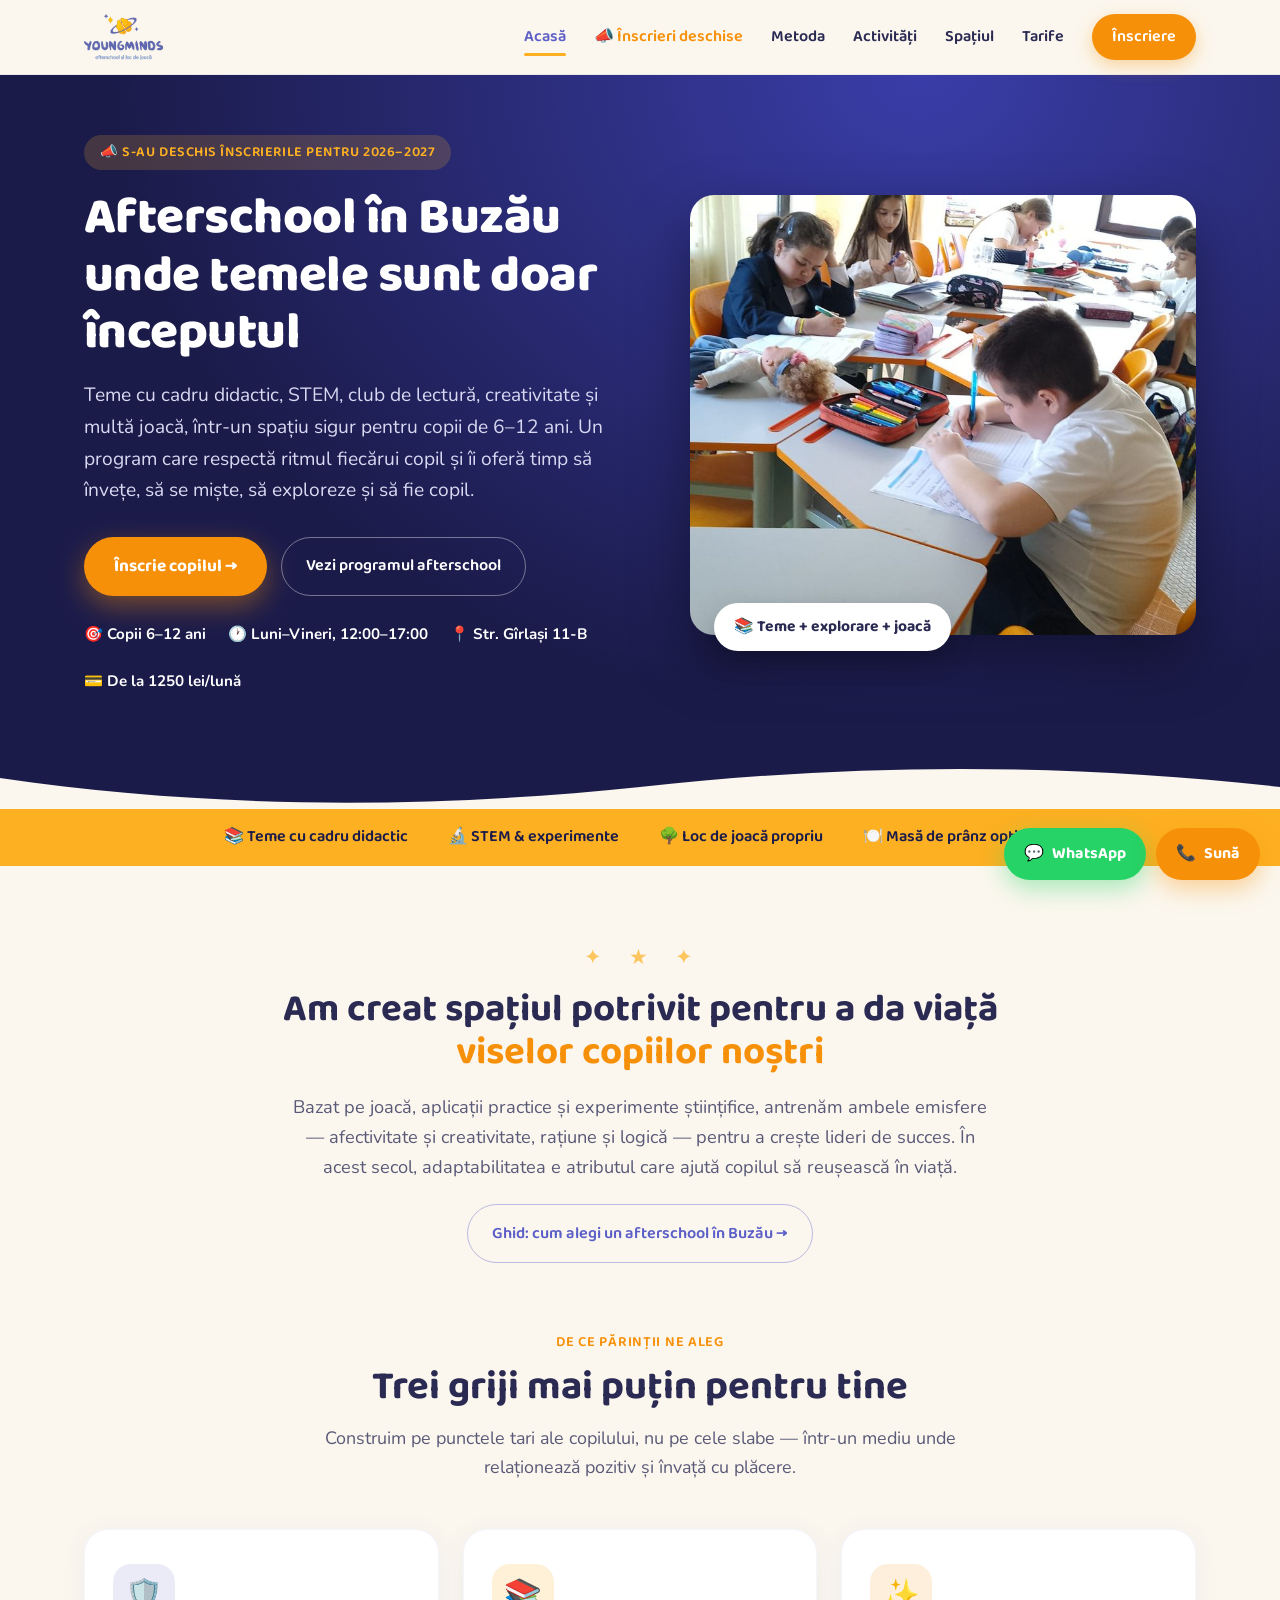
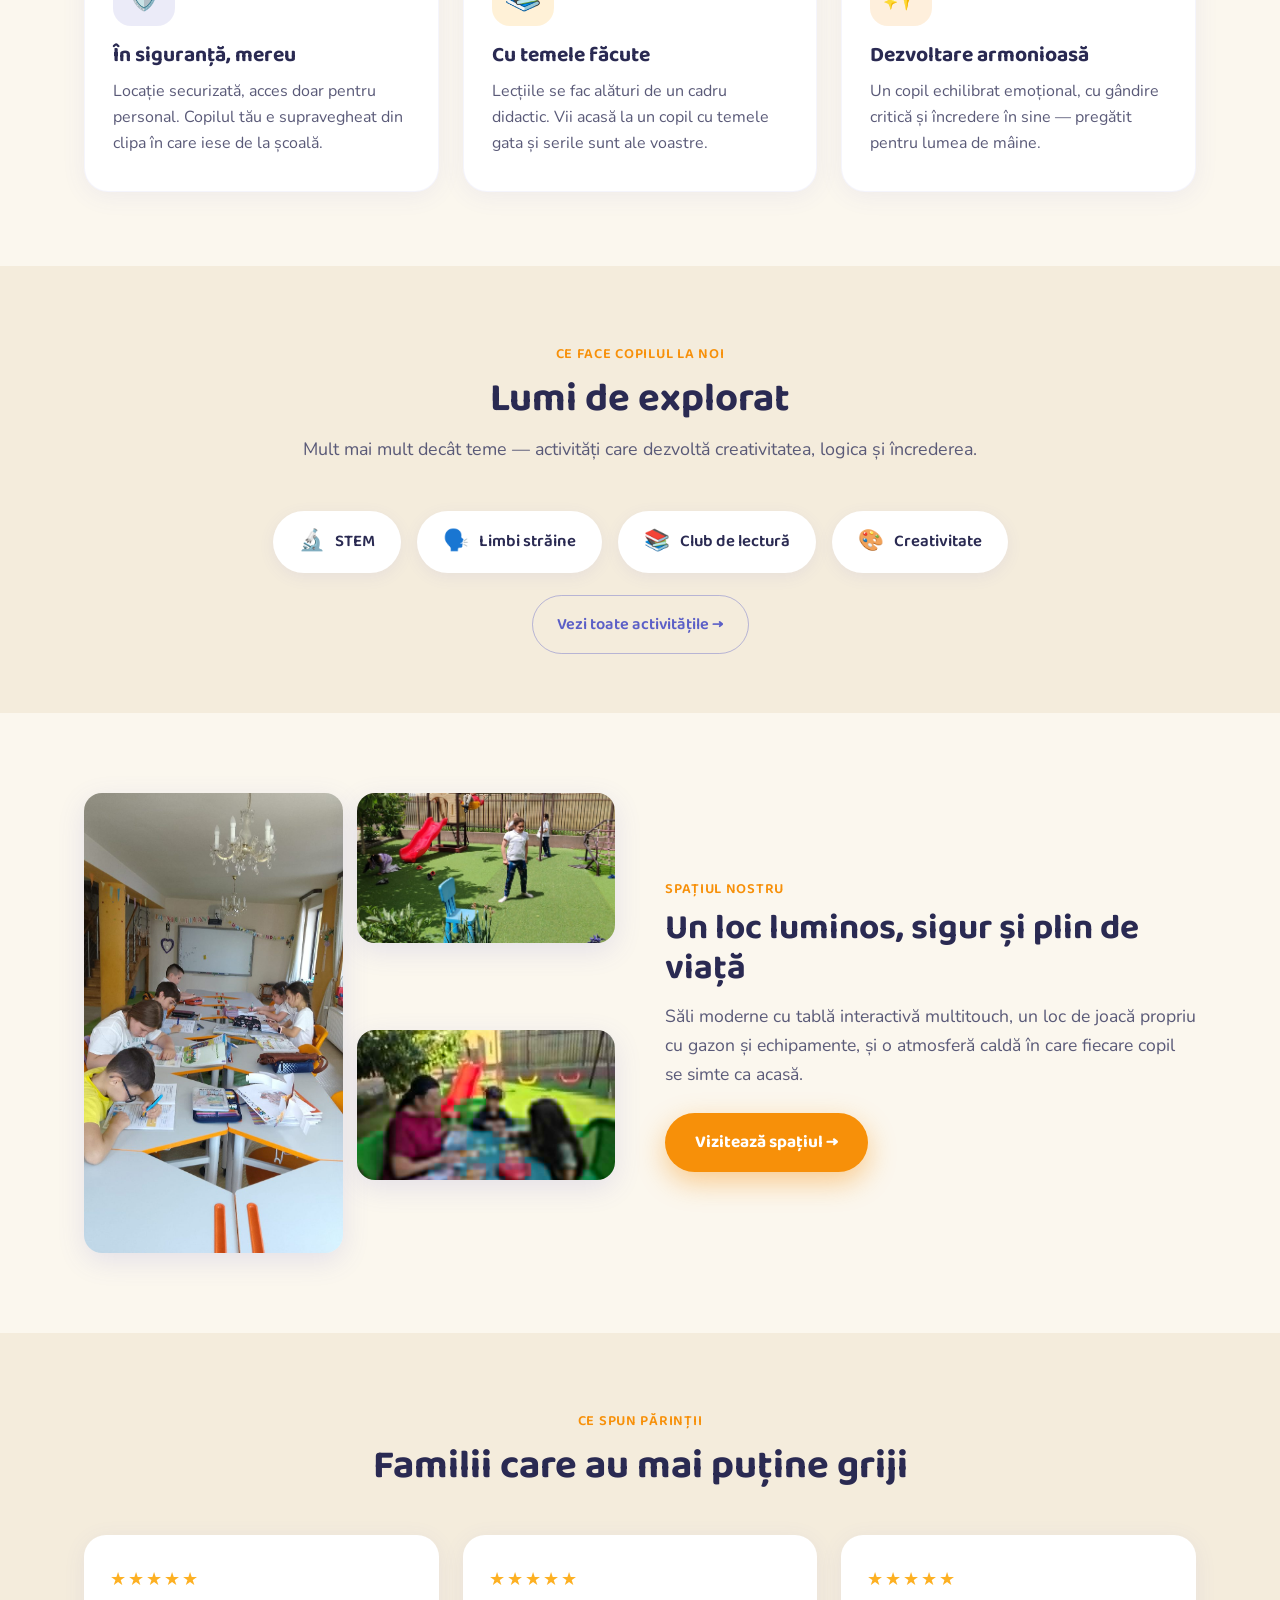
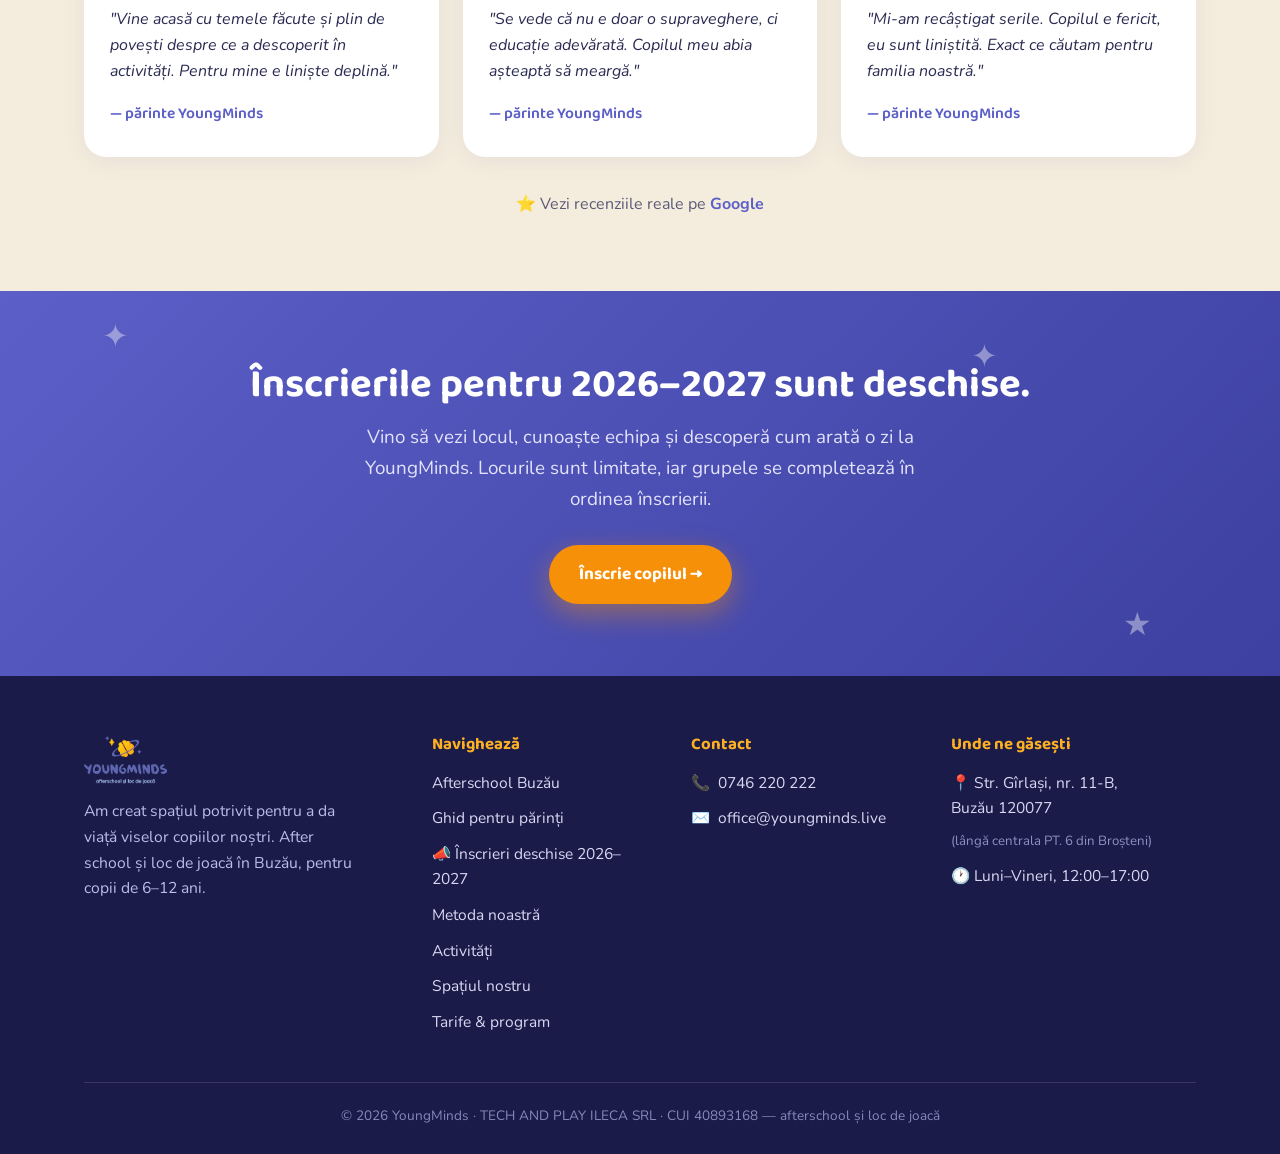
==== commit 847190de: "Strengthen homepage SEO and internal linking for afterschool Buzau" ====
--- a/index.html
+++ b/index.html
@@ -69,6 +69,23 @@
         "opens": "12:00",
         "closes": "17:00"
       },
+      "contactPoint": {
+        "@type": "ContactPoint",
+        "telephone": "+40746220222",
+        "contactType": "customer service",
+        "availableLanguage": ["ro"]
+      },
+      "makesOffer": {
+        "@type": "Offer",
+        "price": "1250",
+        "priceCurrency": "RON",
+        "url": "https://www.youngminds.live/tarife",
+        "itemOffered": {
+          "@type": "Service",
+          "name": "Program Afterschool YoungMinds Buzău",
+          "url": "https://www.youngminds.live/afterschool-buzau"
+        }
+      },
       "hasMap": "https://maps.app.goo.gl/a2NB99SR94k7szRo8",
       "sameAs": ["https://maps.app.goo.gl/a2NB99SR94k7szRo8"]
     }
@@ -88,16 +105,16 @@
 </div>
 <header class="site-header">
   <div class="wrap">
-    <a class="brand" href="index.html"><img src="img/logo.png" alt="YoungMinds — afterschool și loc de joacă"></a>
+    <a class="brand" href="/"><img src="img/logo.png" alt="YoungMinds — afterschool și loc de joacă"></a>
     <button class="burger" aria-label="Meniu" onclick="document.querySelector('.site-nav').classList.toggle('open')"><span></span><span></span><span></span></button>
     <nav class="site-nav">
-      <a href="index.html" class="active">Acasă</a>
-      <a href="contact.html" style="color:var(--orange)">📣 Înscrieri deschise</a>
-      <a href="metoda.html">Metoda</a>
-      <a href="activitati.html">Activități</a>
-      <a href="spatiul.html">Spațiul</a>
-      <a href="tarife.html">Tarife</a>
-      <a class="nav-cta" href="contact.html">Înscriere</a>
+      <a href="/" class="active">Acasă</a>
+      <a href="/contact" style="color:var(--orange)">📣 Înscrieri deschise</a>
+      <a href="/metoda">Metoda</a>
+      <a href="/activitati">Activități</a>
+      <a href="/spatiul">Spațiul</a>
+      <a href="/tarife">Tarife</a>
+      <a class="nav-cta" href="/contact">Înscriere</a>
     </nav>
   </div>
 </header>
@@ -110,8 +127,8 @@
       <h1>Afterschool în Buzău unde temele sunt doar începutul</h1>
       <p class="lead">Teme cu cadru didactic, STEM, club de lectură, creativitate și multă joacă, într-un spațiu sigur pentru copii de 6–12 ani. Un program care respectă ritmul fiecărui copil și îi oferă timp să învețe, să se miște, să exploreze și să fie copil.</p>
       <div class="hero-cta">
-        <a class="btn-primary" href="contact.html">Înscrie copilul →</a>
-        <a class="btn-ghost-light btn-ghost" href="metoda.html">Descoperă metoda</a>
+        <a class="btn-primary" href="/contact">Înscrie copilul →</a>
+        <a class="btn-ghost-light btn-ghost" href="/afterschool-buzau">Vezi programul afterschool</a>
       </div>
       <div class="hero-trust">
         <div>🎯 <b>Copii 6–12 ani</b></div>
@@ -142,6 +159,7 @@
     <div class="mark">✦ &nbsp; ★ &nbsp; ✦</div>
     <h2>Am creat spațiul potrivit pentru a da viață <span class="em">viselor copiilor noștri</span></h2>
     <p>Bazat pe joacă, aplicații practice și experimente științifice, antrenăm ambele emisfere — afectivitate și creativitate, rațiune și logică — pentru a crește lideri de succes. În acest secol, adaptabilitatea e atributul care ajută copilul să reușească în viață.</p>
+    <div class="center-cta"><a class="btn-ghost" href="/ghid-afterschool-buzau">Ghid: cum alegi un afterschool în Buzău →</a></div>
   </div>
 </section>
 
@@ -168,12 +186,12 @@
       <p>Mult mai mult decât teme — activități care dezvoltă creativitatea, logica și încrederea.</p>
     </div>
     <div class="act-mini-grid">
-      <a href="activitati.html" class="act-mini reveal"><span>🔬</span>STEM</a>
-      <a href="activitati.html" class="act-mini reveal"><span>🗣️</span>Limbi străine</a>
-      <a href="activitati.html" class="act-mini reveal"><span>📚</span>Club de lectură</a>
-      <a href="activitati.html" class="act-mini reveal"><span>🎨</span>Creativitate</a>
-    </div>
-    <div class="center-cta reveal"><a class="btn-ghost" href="activitati.html">Vezi toate activitățile →</a></div>
+      <a href="/activitati" class="act-mini reveal"><span>🔬</span>STEM</a>
+      <a href="/activitati" class="act-mini reveal"><span>🗣️</span>Limbi străine</a>
+      <a href="/activitati" class="act-mini reveal"><span>📚</span>Club de lectură</a>
+      <a href="/activitati" class="act-mini reveal"><span>🎨</span>Creativitate</a>
+    </div>
+    <div class="center-cta reveal"><a class="btn-ghost" href="/activitati">Vezi toate activitățile →</a></div>
   </div>
 </section>
 
@@ -189,7 +207,7 @@
         <span class="tag">Spațiul nostru</span>
         <h2>Un loc luminos, sigur și plin de viață</h2>
         <p>Săli moderne cu tablă interactivă multitouch, un loc de joacă propriu cu gazon și echipamente, și o atmosferă caldă în care fiecare copil se simte ca acasă.</p>
-        <a class="btn-primary" href="spatiul.html">Vizitează spațiul →</a>
+        <a class="btn-primary" href="/spatiul">Vizitează spațiul →</a>
       </div>
     </div>
   </div>
@@ -215,7 +233,7 @@
   <div class="wrap reveal">
     <h2>Înscrierile pentru 2026–2027 sunt deschise.</h2>
     <p>Vino să vezi locul, cunoaște echipa și descoperă cum arată o zi la YoungMinds. Locurile sunt limitate, iar grupele se completează în ordinea înscrierii.</p>
-    <a class="btn-primary" href="contact.html">Înscrie copilul →</a>
+    <a class="btn-primary" href="/contact">Înscrie copilul →</a>
   </div>
 </section>
 <footer class="site-footer">
@@ -228,11 +246,13 @@
       <div>
         <h4>Navighează</h4>
         <ul>
-          <li><a href="contact.html">📣 Înscrieri deschise 2026–2027</a></li>
-          <li><a href="metoda.html">Metoda noastră</a></li>
-          <li><a href="activitati.html">Activități</a></li>
-          <li><a href="spatiul.html">Spațiul nostru</a></li>
-          <li><a href="tarife.html">Tarife &amp; program</a></li>
+          <li><a href="/afterschool-buzau">Afterschool Buzău</a></li>
+          <li><a href="/ghid-afterschool-buzau">Ghid pentru părinți</a></li>
+          <li><a href="/contact">📣 Înscrieri deschise 2026–2027</a></li>
+          <li><a href="/metoda">Metoda noastră</a></li>
+          <li><a href="/activitati">Activități</a></li>
+          <li><a href="/spatiul">Spațiul nostru</a></li>
+          <li><a href="/tarife">Tarife &amp; program</a></li>
         </ul>
       </div>
       <div>
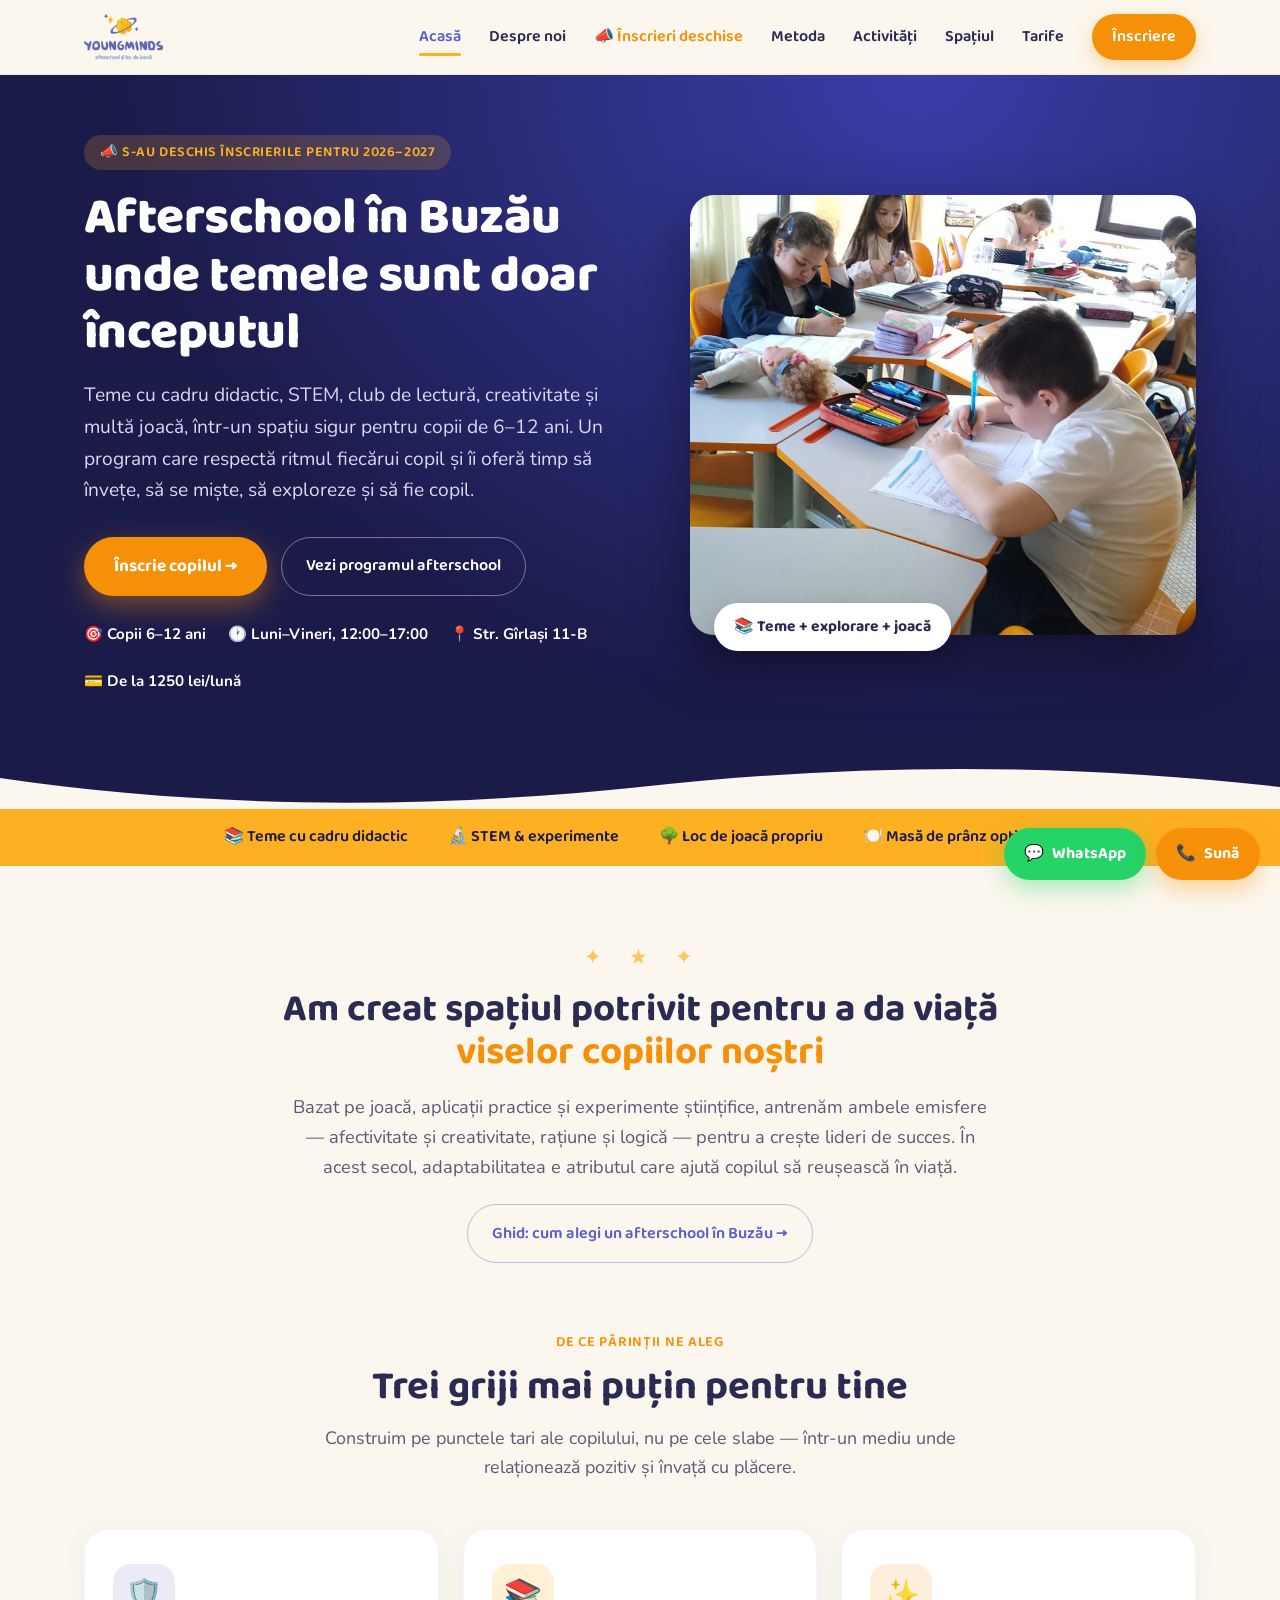
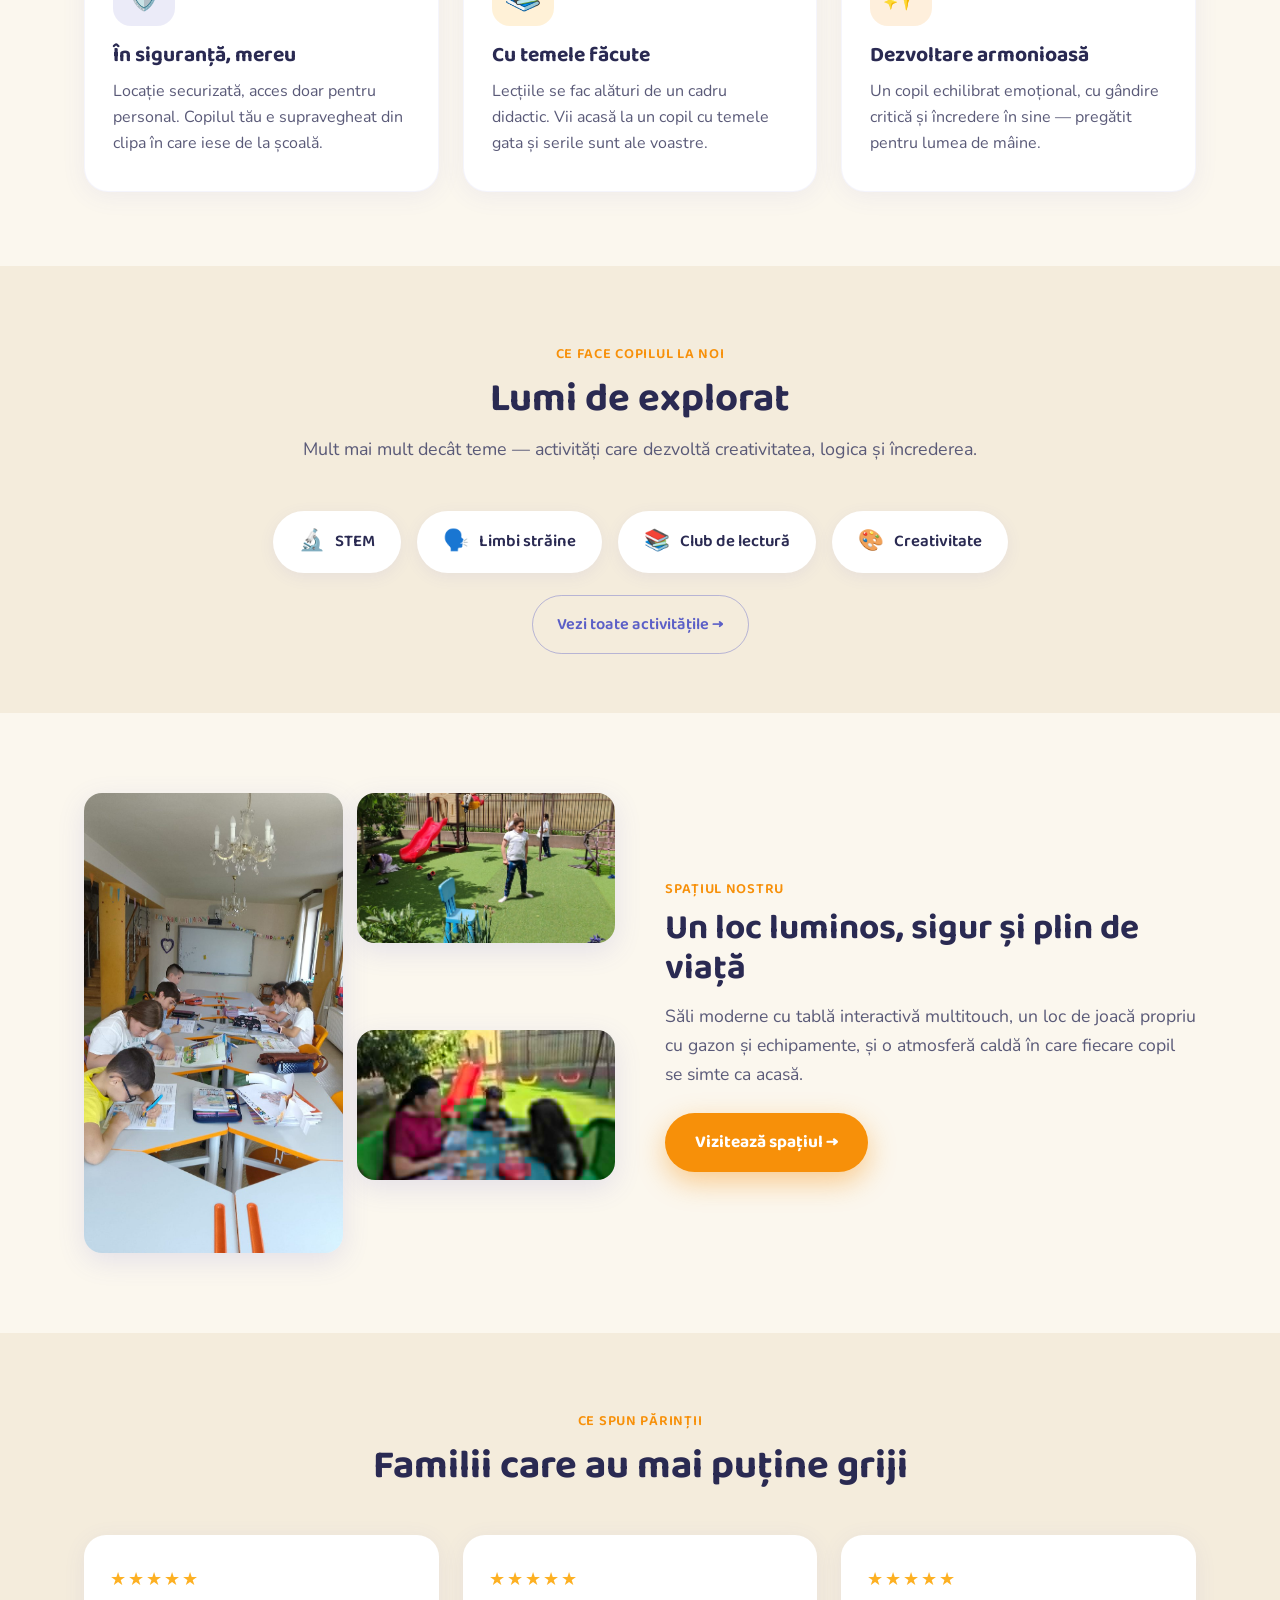
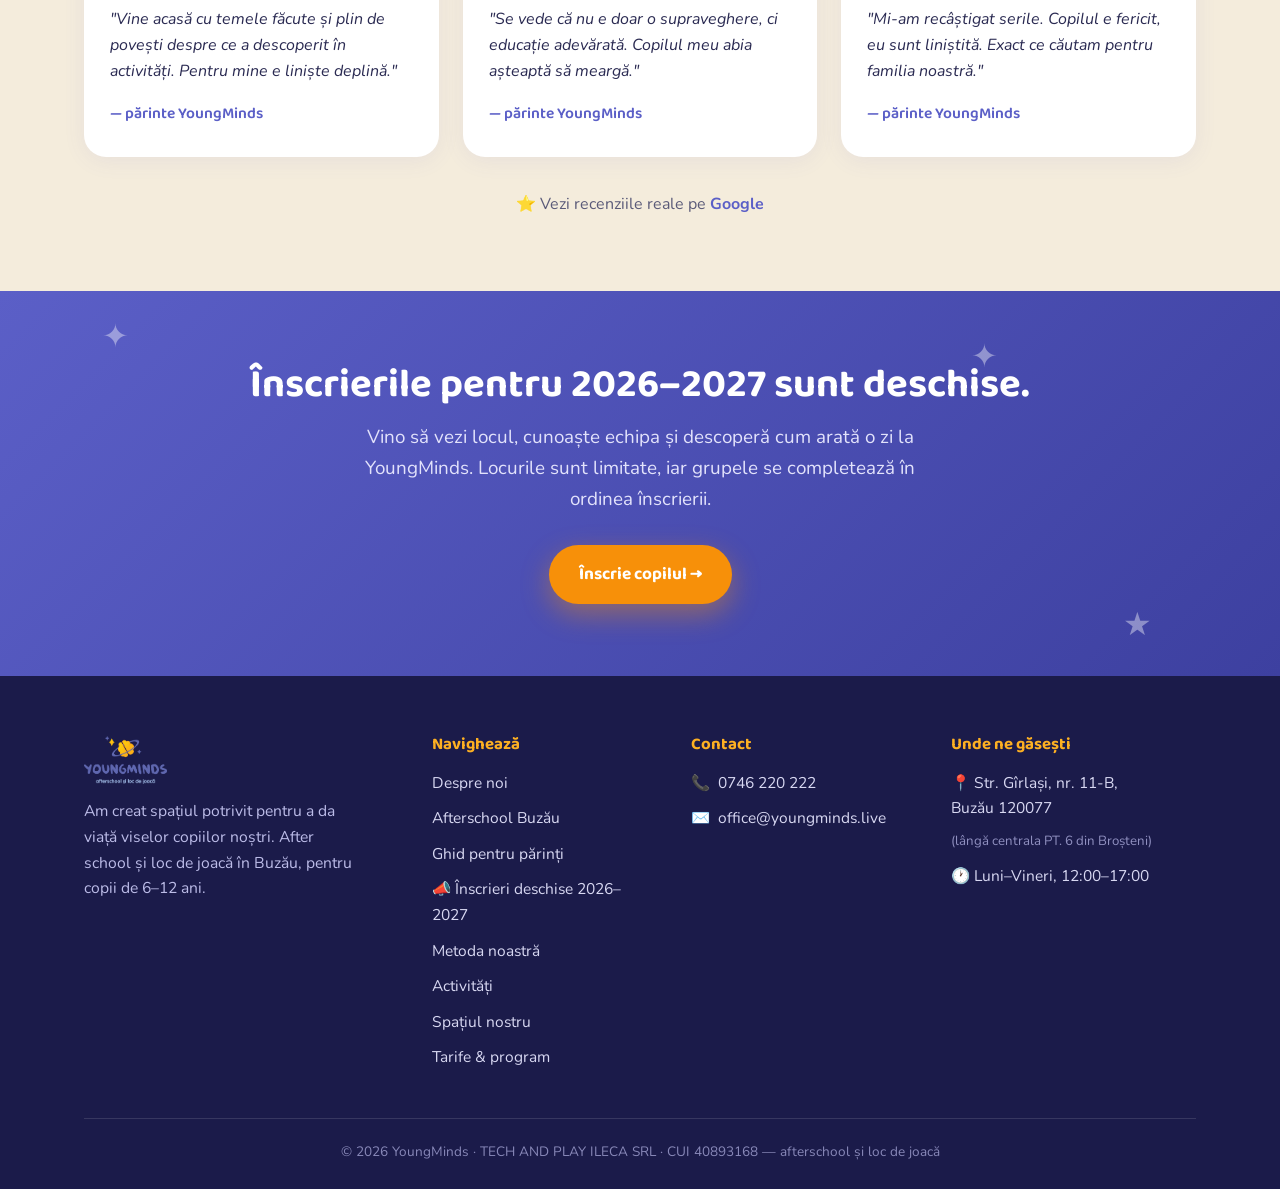
==== commit 935e9ead: "Add About Us page to main navigation" ====
--- a/index.html
+++ b/index.html
@@ -109,6 +109,7 @@
     <button class="burger" aria-label="Meniu" onclick="document.querySelector('.site-nav').classList.toggle('open')"><span></span><span></span><span></span></button>
     <nav class="site-nav">
       <a href="/" class="active">Acasă</a>
+      <a href="/despre-noi">Despre noi</a>
       <a href="/contact" style="color:var(--orange)">📣 Înscrieri deschise</a>
       <a href="/metoda">Metoda</a>
       <a href="/activitati">Activități</a>
@@ -246,6 +247,7 @@
       <div>
         <h4>Navighează</h4>
         <ul>
+          <li><a href="/despre-noi">Despre noi</a></li>
           <li><a href="/afterschool-buzau">Afterschool Buzău</a></li>
           <li><a href="/ghid-afterschool-buzau">Ghid pentru părinți</a></li>
           <li><a href="/contact">📣 Înscrieri deschise 2026–2027</a></li>
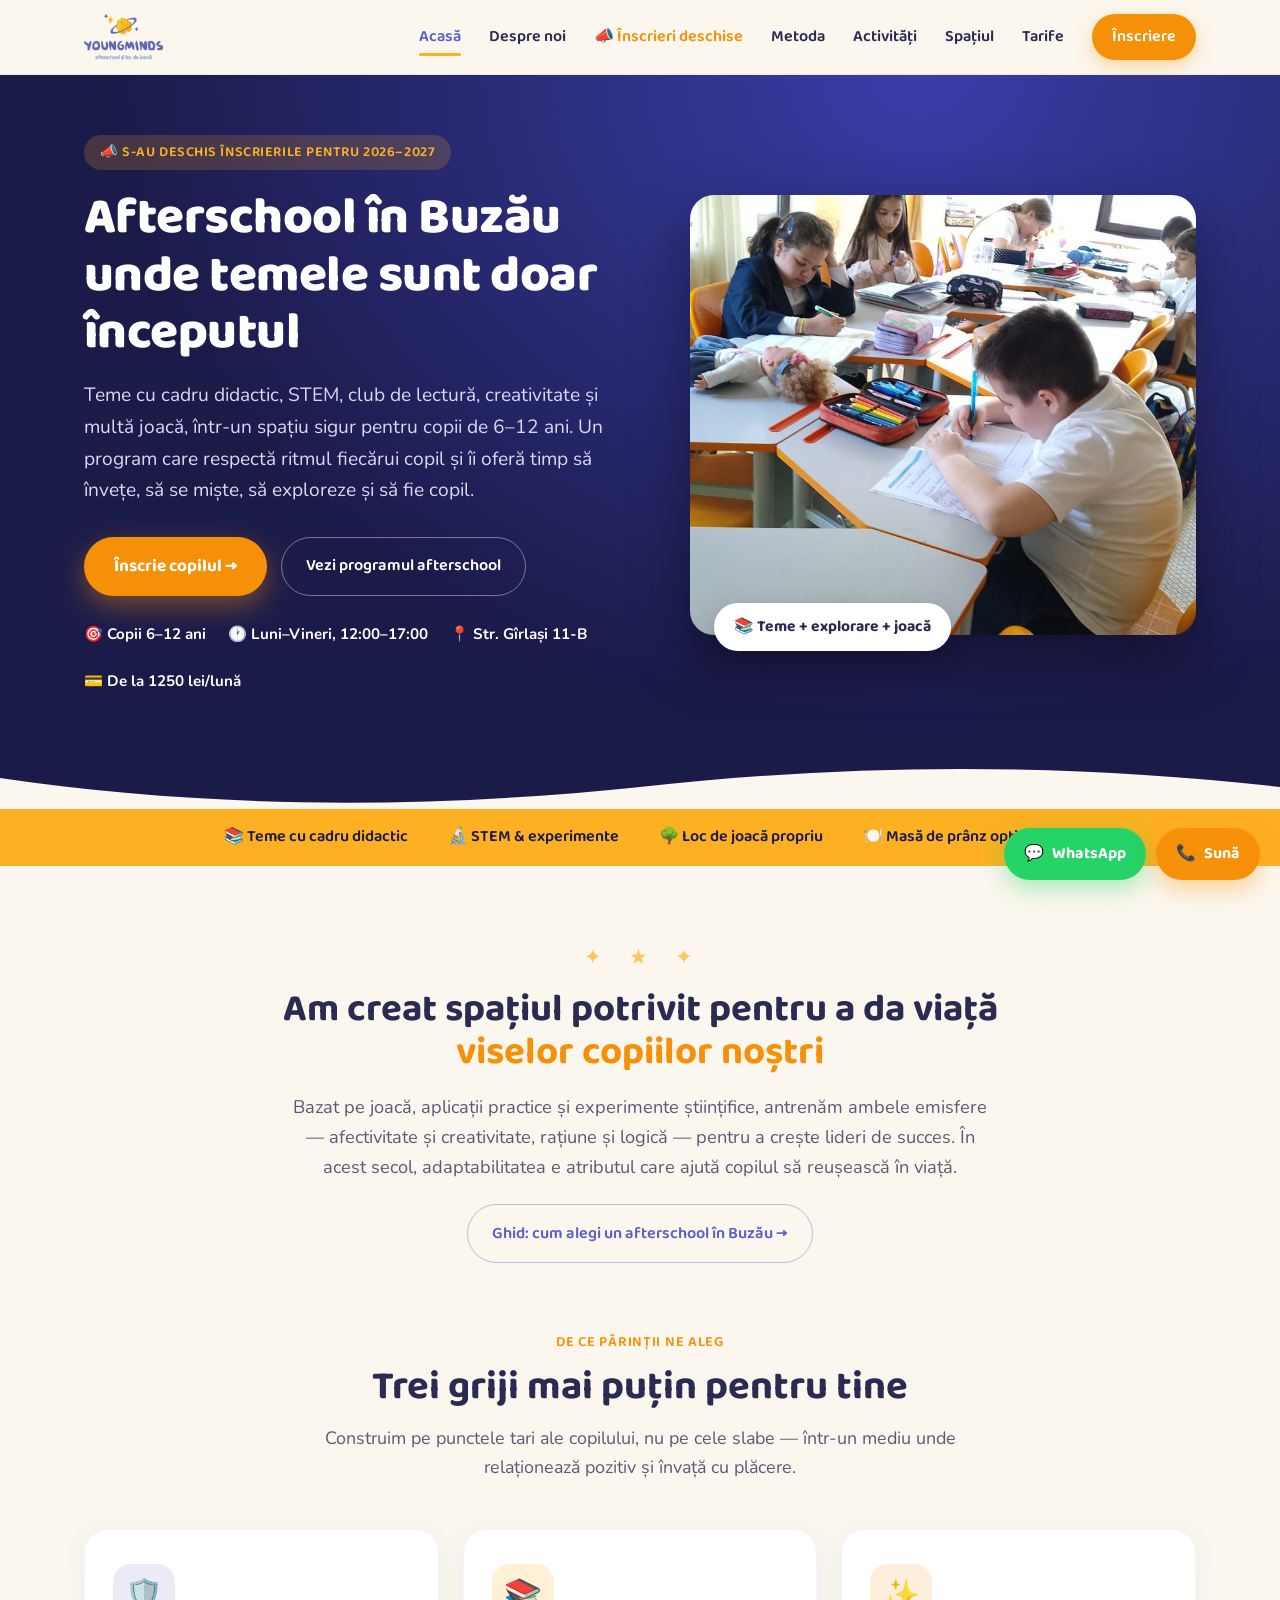
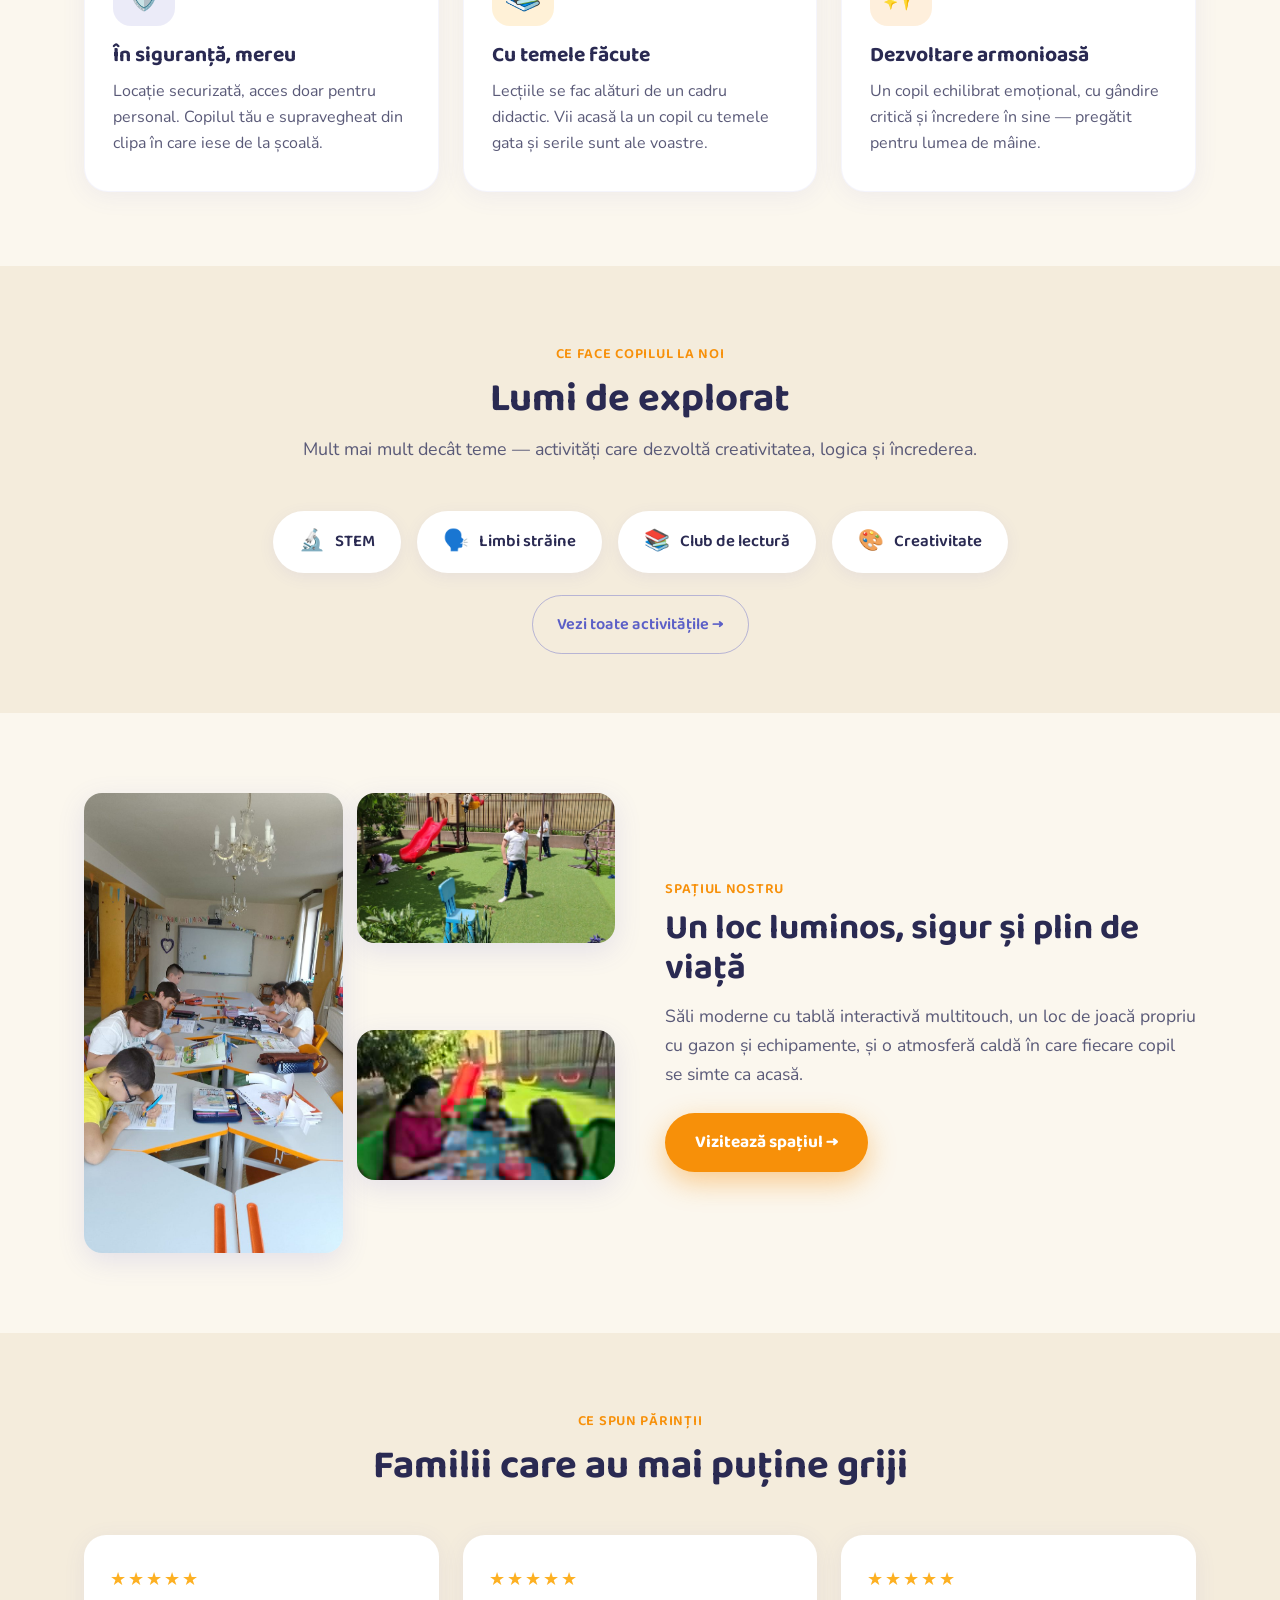
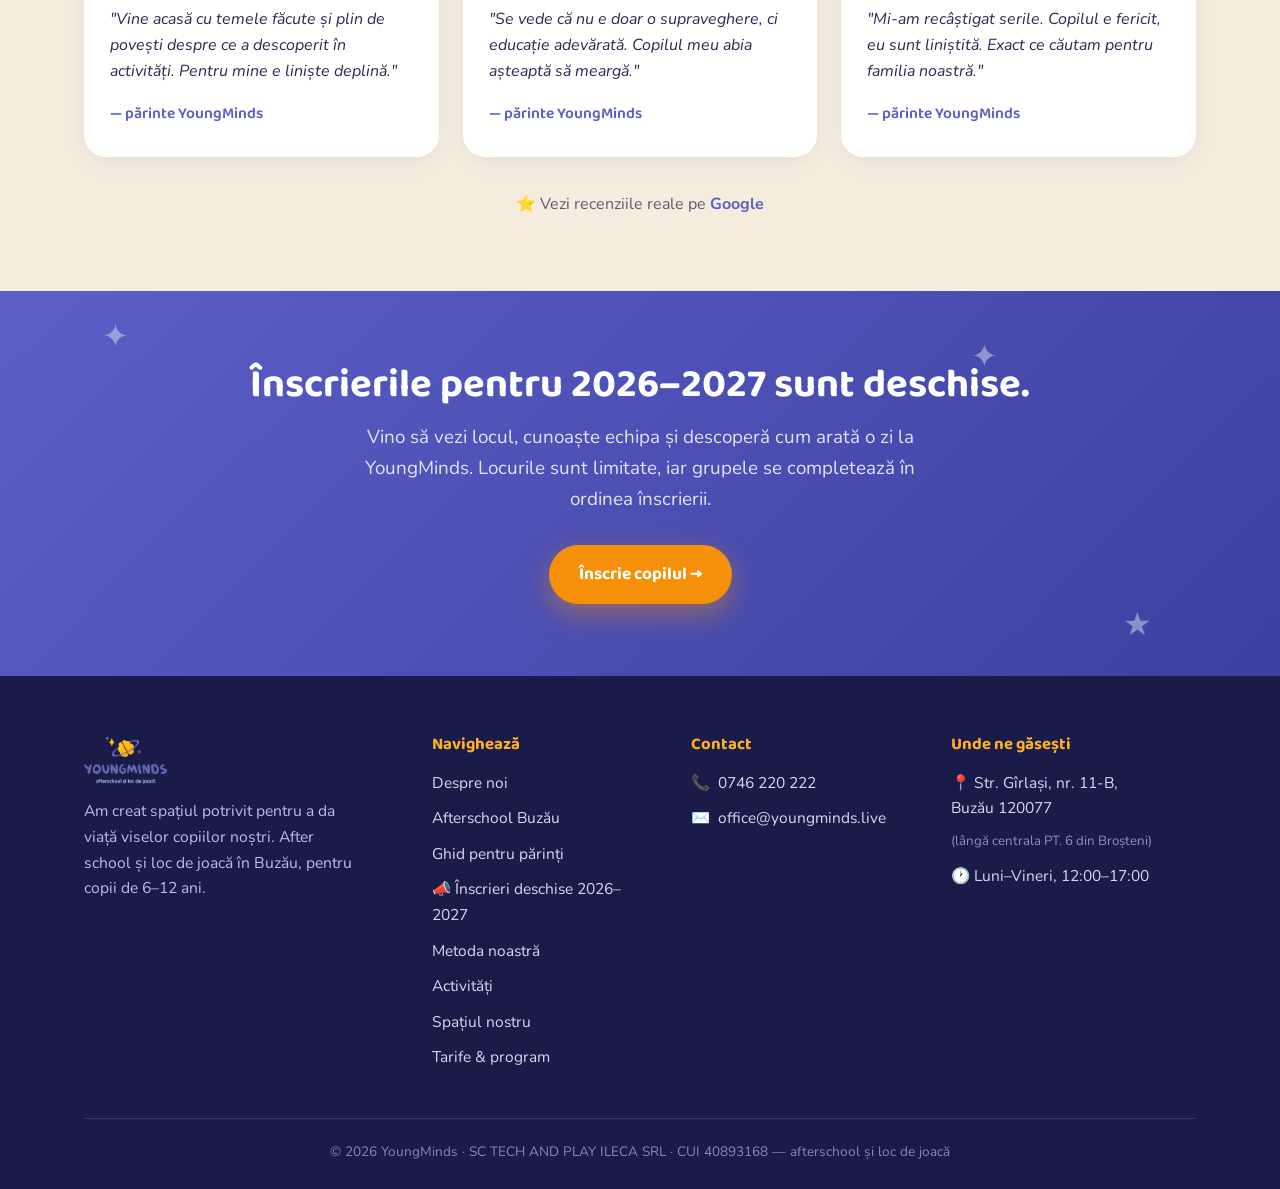
==== commit cefb681c: "Use exact legal company name for Meta verification" ====
--- a/index.html
+++ b/index.html
@@ -45,6 +45,7 @@
       "additionalType": "https://schema.org/EducationalOrganization",
       "@id": "https://www.youngminds.live/#youngminds",
       "name": "YoungMinds",
+      "legalName": "SC TECH AND PLAY ILECA SRL",
       "description": "Afterschool în Buzău pentru copii 6–12 ani, cu sprijin la teme, STEM, club de lectură, activități creative și joacă.",
       "url": "https://www.youngminds.live/",
       "logo": "https://www.youngminds.live/img/logo.png",
@@ -273,7 +274,7 @@
         </ul>
       </div>
     </div>
-    <div class="footer-bottom">© 2026 YoungMinds · TECH AND PLAY ILECA SRL · CUI 40893168 — afterschool și loc de joacă</div>
+    <div class="footer-bottom">© 2026 YoungMinds · SC TECH AND PLAY ILECA SRL · CUI 40893168 — afterschool și loc de joacă</div>
   </div>
 </footer>
 <script>
